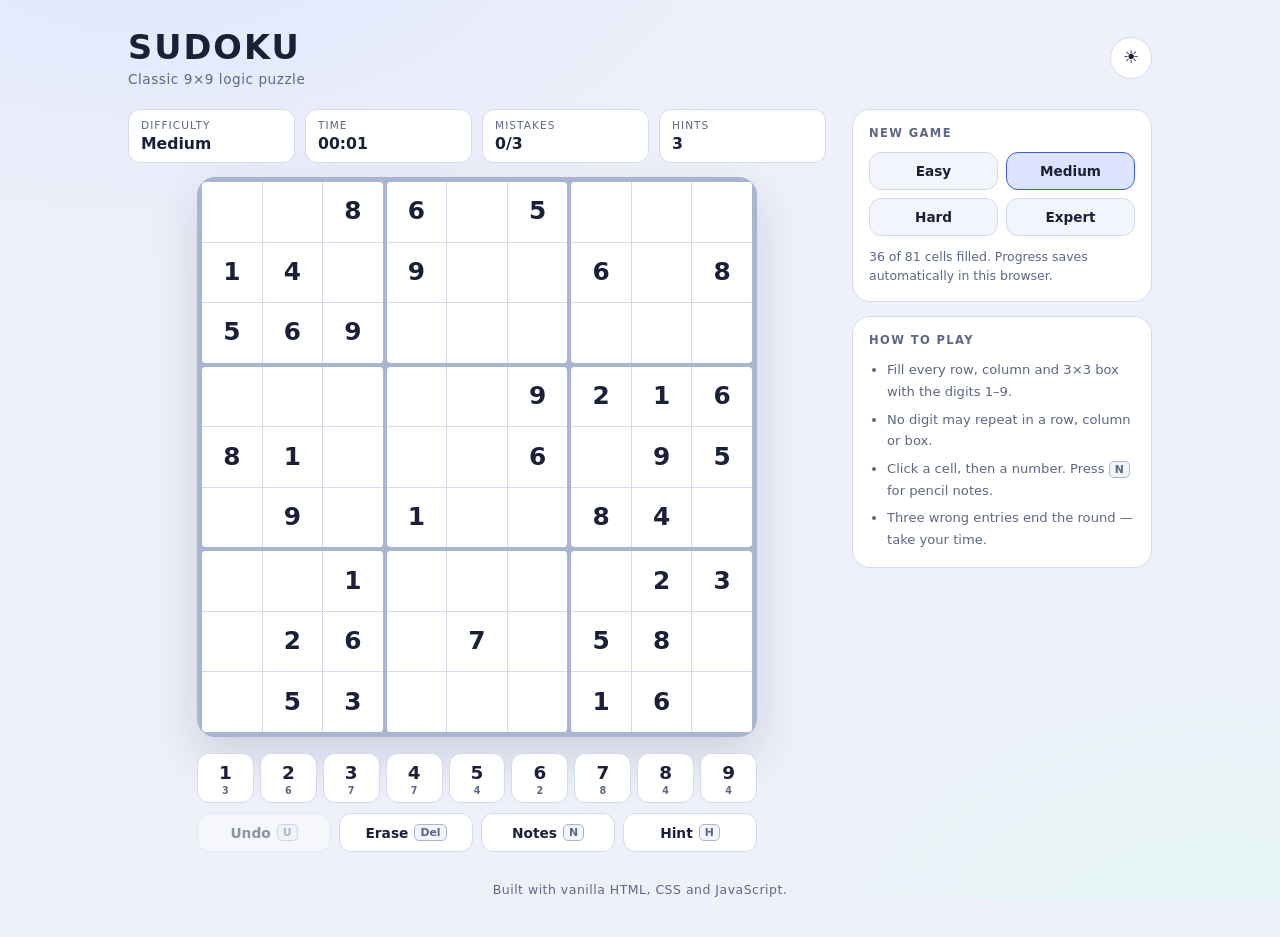
==== index.html @ c709c878 "Add Sudoku game: puzzle engine, UI, notes, hints and undo" ====
<!DOCTYPE html>
<html lang="en">
<head>
  <meta charset="UTF-8" />
  <meta name="viewport" content="width=device-width, initial-scale=1.0" />
  <title>Sudoku — a clean, modern puzzle game</title>
  <meta name="description" content="Play classic 9x9 Sudoku in your browser. Four difficulty levels, notes, hints, undo and a timer. No installs, no ads." />
  <meta name="theme-color" content="#0e1120" />
  <link rel="icon" href="data:image/svg+xml,%3Csvg xmlns='http://www.w3.org/2000/svg' viewBox='0 0 32 32'%3E%3Crect width='32' height='32' rx='7' fill='%236f8cff'/%3E%3Cg fill='%230e1120'%3E%3Crect x='6' y='6' width='6' height='6'/%3E%3Crect x='20' y='6' width='6' height='6'/%3E%3Crect x='13' y='13' width='6' height='6'/%3E%3Crect x='6' y='20' width='6' height='6'/%3E%3Crect x='20' y='20' width='6' height='6'/%3E%3C/g%3E%3C/svg%3E" />
  <link rel="stylesheet" href="assets/css/style.css" />
</head>
<body>
  <div class="app">
    <header class="app__header">
      <div class="app__brand">
        <h1 class="app__title">Sudoku</h1>
        <p class="app__subtitle">Classic 9&times;9 logic puzzle</p>
      </div>
      <button id="themeToggle" class="icon-btn" type="button" aria-label="Switch theme" title="Switch theme">
        <span id="themeIcon" aria-hidden="true">&#9789;</span>
      </button>
    </header>

    <main class="game">
      <section class="board-area" aria-label="Game">
        <div class="stats">
          <div class="stat">
            <span class="stat__label">Difficulty</span>
            <span class="stat__value" id="statDifficulty">Medium</span>
          </div>
          <div class="stat">
            <span class="stat__label">Time</span>
            <span class="stat__value" id="statTimer">00:00</span>
          </div>
          <div class="stat">
            <span class="stat__label">Mistakes</span>
            <span class="stat__value" id="statMistakes">0/3</span>
          </div>
          <div class="stat">
            <span class="stat__label">Hints</span>
            <span class="stat__value" id="statHints">3</span>
          </div>
        </div>

        <div class="board" id="board" role="grid" aria-label="Sudoku board"></div>

        <div class="pad" id="pad" aria-label="Number pad"></div>

        <div class="actions">
          <button class="btn" id="btnUndo" type="button">Undo <kbd>U</kbd></button>
          <button class="btn" id="btnErase" type="button">Erase <kbd>Del</kbd></button>
          <button class="btn" id="btnNotes" type="button" aria-pressed="false">Notes <kbd>N</kbd></button>
          <button class="btn" id="btnHint" type="button">Hint <kbd>H</kbd></button>
        </div>
      </section>

      <aside class="side">
        <section class="card">
          <h2 class="card__title">New game</h2>
          <div class="difficulties" id="difficulties"></div>
          <p class="card__note" id="progressNote">Pick a level to start a fresh puzzle.</p>
        </section>

        <section class="card">
          <h2 class="card__title">How to play</h2>
          <ul class="rules">
            <li>Fill every row, column and 3&times;3 box with the digits 1&ndash;9.</li>
            <li>No digit may repeat in a row, column or box.</li>
            <li>Click a cell, then a number. Press <kbd>N</kbd> for pencil notes.</li>
            <li>Three wrong entries end the round &mdash; take your time.</li>
          </ul>
        </section>
      </aside>
    </main>

    <footer class="app__footer">
      <span>Built with vanilla HTML, CSS and JavaScript.</span>
    </footer>
  </div>

  <div class="modal" id="modal" hidden>
    <div class="modal__card" role="dialog" aria-modal="true" aria-labelledby="modalTitle">
      <h2 class="modal__title" id="modalTitle">Title</h2>
      <p class="modal__text" id="modalText">Text</p>
      <div class="modal__actions">
        <button class="btn btn--primary" id="modalPrimary" type="button">Play again</button>
        <button class="btn" id="modalSecondary" type="button">Close</button>
      </div>
    </div>
  </div>

  <script type="module" src="assets/js/app.js"></script>
</body>
</html>
---- assets/css/style.css ----
/* ==========================================================================
   Sudoku — stylesheet
   A single dark/light theme driven by CSS custom properties.
   ========================================================================== */

:root {
  color-scheme: dark;

  --bg: #0e1120;
  --bg-glow-1: #1b2450;
  --bg-glow-2: #0d2b33;
  --surface: #161a2e;
  --surface-2: #1d2238;
  --line: #2a3150;
  --line-strong: #3b4570;

  --text: #e8ecff;
  --text-dim: #9aa3c7;

  --accent: #6f8cff;
  --accent-soft: #2a3566;
  --success: #45d39a;
  --error: #ff6b81;

  --cell-bg: #141830;
  --cell-peer: #1a2040;
  --cell-match: #222b52;
  --cell-selected: #2b3766;

  --given: #cdd5f5;
  --user: #7fa2ff;

  --radius-lg: 18px;
  --radius-md: 12px;
  --shadow: 0 24px 60px rgba(0, 0, 0, 0.45);
  --font: "Segoe UI", system-ui, -apple-system, "Helvetica Neue", Arial, sans-serif;
}

[data-theme="light"] {
  color-scheme: light;

  --bg: #eef1f9;
  --bg-glow-1: #dfe6ff;
  --bg-glow-2: #e3f6f4;
  --surface: #ffffff;
  --surface-2: #f3f5fc;
  --line: #d3daea;
  --line-strong: #aab5d2;

  --text: #1a2038;
  --text-dim: #5d6786;

  --accent: #3f5bd8;
  --accent-soft: #dde4ff;
  --success: #159a6b;
  --error: #d93a55;

  --cell-bg: #ffffff;
  --cell-peer: #eff3fe;
  --cell-match: #dde6ff;
  --cell-selected: #c9d7ff;

  --given: #1a2038;
  --user: #3f5bd8;

  --shadow: 0 20px 50px rgba(28, 40, 80, 0.16);
}

*,
*::before,
*::after {
  box-sizing: border-box;
}

html,
body {
  margin: 0;
  padding: 0;
}

body {
  min-height: 100vh;
  font-family: var(--font);
  color: var(--text);
  background:
    radial-gradient(1100px 600px at 12% -10%, var(--bg-glow-1) 0%, transparent 60%),
    radial-gradient(900px 700px at 95% 110%, var(--bg-glow-2) 0%, transparent 55%),
    var(--bg);
  background-attachment: fixed;
  -webkit-font-smoothing: antialiased;
  transition: background-color 0.3s ease, color 0.3s ease;
}

/* ---------- Layout ---------- */

.app {
  width: min(1060px, 100%);
  margin: 0 auto;
  padding: 28px 18px 40px;
}

.app__header {
  display: flex;
  align-items: center;
  justify-content: space-between;
  gap: 16px;
  margin-bottom: 22px;
}

.app__title {
  margin: 0;
  font-size: clamp(1.6rem, 4vw, 2.1rem);
  font-weight: 700;
  letter-spacing: 0.06em;
  text-transform: uppercase;
}

.app__subtitle {
  margin: 4px 0 0;
  color: var(--text-dim);
  font-size: 0.85rem;
  letter-spacing: 0.04em;
}

.game {
  display: grid;
  grid-template-columns: minmax(0, 1fr) 300px;
  gap: 26px;
  align-items: start;
}

.app__footer {
  margin-top: 30px;
  text-align: center;
  color: var(--text-dim);
  font-size: 0.78rem;
  letter-spacing: 0.04em;
}

/* ---------- Stats ---------- */

.stats {
  display: grid;
  grid-template-columns: repeat(4, minmax(0, 1fr));
  gap: 10px;
  margin-bottom: 14px;
}

.stat {
  display: flex;
  flex-direction: column;
  gap: 3px;
  padding: 9px 12px;
  background: var(--surface);
  border: 1px solid var(--line);
  border-radius: var(--radius-md);
}

.stat__label {
  font-size: 0.66rem;
  letter-spacing: 0.1em;
  text-transform: uppercase;
  color: var(--text-dim);
}

.stat__value {
  font-size: 0.98rem;
  font-weight: 700;
  font-variant-numeric: tabular-nums;
}

/* ---------- Board ---------- */

.board {
  display: grid;
  grid-template-columns: repeat(3, minmax(0, 1fr));
  gap: 4px;
  width: 100%;
  max-width: 560px;
  margin: 0 auto;
  padding: 4px;
  background: var(--line-strong);
  border: 1px solid var(--line-strong);
  border-radius: var(--radius-lg);
  box-shadow: var(--shadow);
  aspect-ratio: 1 / 1;
  user-select: none;
  touch-action: manipulation;
}

.box {
  display: grid;
  grid-template-columns: repeat(3, minmax(0, 1fr));
  grid-template-rows: repeat(3, minmax(0, 1fr));
  gap: 1px;
  background: var(--line);
  border-radius: 4px;
  overflow: hidden;
}

.cell {
  position: relative;
  display: flex;
  align-items: center;
  justify-content: center;
  margin: 0;
  padding: 0;
  border: 0;
  background: var(--cell-bg);
  color: var(--user);
  font-family: inherit;
  font-size: clamp(1rem, 4.2vw, 1.55rem);
  font-weight: 600;
  line-height: 1;
  cursor: pointer;
  transition: background-color 0.12s ease, color 0.12s ease;
}

.cell:hover {
  background: var(--cell-peer);
}

.cell:focus-visible {
  outline: 2px solid var(--accent);
  outline-offset: -2px;
}

.cell--given {
  color: var(--given);
  font-weight: 700;
}

.cell--peer {
  background: var(--cell-peer);
}

.cell--match {
  background: var(--cell-match);
}

.cell--selected {
  background: var(--cell-selected);
  box-shadow: inset 0 0 0 2px var(--accent);
}

.cell--error {
  color: var(--error);
  animation: shake 0.3s ease;
}

.cell--hint {
  color: var(--success);
}

.cell__notes {
  display: grid;
  grid-template-columns: repeat(3, 1fr);
  grid-template-rows: repeat(3, 1fr);
  width: 100%;
  height: 100%;
  padding: 2px;
  font-size: 0.42em;
  font-weight: 600;
  color: var(--text-dim);
}

.cell__notes span {
  display: flex;
  align-items: center;
  justify-content: center;
}

@keyframes shake {
  0%, 100% { transform: translateX(0); }
  25% { transform: translateX(-2px); }
  75% { transform: translateX(2px); }
}

/* ---------- Number pad ---------- */

.pad {
  display: grid;
  grid-template-columns: repeat(9, minmax(0, 1fr));
  gap: 6px;
  width: 100%;
  max-width: 560px;
  margin: 16px auto 0;
}

.pad__btn {
  position: relative;
  display: flex;
  flex-direction: column;
  align-items: center;
  justify-content: center;
  gap: 2px;
  padding: 8px 0 6px;
  border: 1px solid var(--line);
  border-radius: var(--radius-md);
  background: var(--surface);
  color: var(--text);
  font-family: inherit;
  font-size: clamp(0.95rem, 3.4vw, 1.15rem);
  font-weight: 700;
  cursor: pointer;
  transition: transform 0.1s ease, background-color 0.15s ease, border-color 0.15s ease;
}

.pad__btn:hover:not(:disabled) {
  background: var(--surface-2);
  border-color: var(--accent);
  transform: translateY(-1px);
}

.pad__btn:active:not(:disabled) {
  transform: translateY(0);
}

.pad__btn:disabled {
  opacity: 0.35;
  cursor: default;
}

.pad__count {
  font-size: 0.6rem;
  font-weight: 600;
  color: var(--text-dim);
}

/* ---------- Actions ---------- */

.actions {
  display: grid;
  grid-template-columns: repeat(4, minmax(0, 1fr));
  gap: 8px;
  width: 100%;
  max-width: 560px;
  margin: 10px auto 0;
}

.btn {
  display: inline-flex;
  align-items: center;
  justify-content: center;
  gap: 6px;
  padding: 10px 14px;
  border: 1px solid var(--line);
  border-radius: var(--radius-md);
  background: var(--surface);
  color: var(--text);
  font-family: inherit;
  font-size: 0.86rem;
  font-weight: 600;
  cursor: pointer;
  transition: background-color 0.15s ease, border-color 0.15s ease, color 0.15s ease;
}

.btn:hover:not(:disabled) {
  background: var(--surface-2);
  border-color: var(--accent);
}

.btn:disabled {
  opacity: 0.45;
  cursor: default;
}

.btn--primary {
  background: var(--accent);
  border-color: var(--accent);
  color: #0b0f1e;
}

.btn--primary:hover {
  filter: brightness(1.08);
  background: var(--accent);
  border-color: var(--accent);
}

.btn[aria-pressed="true"] {
  background: var(--accent-soft);
  border-color: var(--accent);
  color: var(--text);
}

kbd {
  padding: 1px 5px;
  border: 1px solid var(--line-strong);
  border-radius: 5px;
  background: var(--surface-2);
  color: var(--text-dim);
  font-family: inherit;
  font-size: 0.68rem;
  font-weight: 600;
}

.icon-btn {
  display: inline-flex;
  align-items: center;
  justify-content: center;
  width: 42px;
  height: 42px;
  border: 1px solid var(--line);
  border-radius: 50%;
  background: var(--surface);
  color: var(--text);
  font-size: 1.1rem;
  cursor: pointer;
  transition: background-color 0.15s ease, border-color 0.15s ease;
}

.icon-btn:hover {
  border-color: var(--accent);
  background: var(--surface-2);
}

/* ---------- Side panel ---------- */

.side {
  display: grid;
  gap: 14px;
}

.card {
  padding: 16px;
  background: var(--surface);
  border: 1px solid var(--line);
  border-radius: var(--radius-lg);
}

.card__title {
  margin: 0 0 12px;
  font-size: 0.72rem;
  font-weight: 700;
  letter-spacing: 0.12em;
  text-transform: uppercase;
  color: var(--text-dim);
}

.difficulties {
  display: grid;
  grid-template-columns: repeat(2, minmax(0, 1fr));
  gap: 8px;
}

.diff-btn {
  padding: 10px 8px;
  border: 1px solid var(--line);
  border-radius: var(--radius-md);
  background: var(--surface-2);
  color: var(--text);
  font-family: inherit;
  font-size: 0.85rem;
  font-weight: 600;
  cursor: pointer;
  transition: background-color 0.15s ease, border-color 0.15s ease;
}

.diff-btn:hover {
  border-color: var(--accent);
}

.diff-btn[aria-pressed="true"] {
  background: var(--accent-soft);
  border-color: var(--accent);
}

.card__note {
  margin: 12px 0 0;
  color: var(--text-dim);
  font-size: 0.78rem;
  line-height: 1.5;
}

.rules {
  margin: 0;
  padding-left: 18px;
  color: var(--text-dim);
  font-size: 0.82rem;
  line-height: 1.65;
}

.rules li + li {
  margin-top: 6px;
}

/* ---------- Modal ---------- */

.modal {
  position: fixed;
  inset: 0;
  display: flex;
  align-items: center;
  justify-content: center;
  padding: 20px;
  background: rgba(6, 9, 20, 0.66);
  backdrop-filter: blur(4px);
  z-index: 20;
}

.modal[hidden] {
  display: none;
}

.modal__card {
  width: min(400px, 100%);
  padding: 26px 24px;
  background: var(--surface);
  border: 1px solid var(--line-strong);
  border-radius: var(--radius-lg);
  box-shadow: var(--shadow);
  text-align: center;
  animation: pop 0.18s ease;
}

.modal__title {
  margin: 0 0 8px;
  font-size: 1.3rem;
}

.modal__text {
  margin: 0 0 20px;
  color: var(--text-dim);
  font-size: 0.9rem;
  line-height: 1.55;
}

.modal__actions {
  display: grid;
  grid-template-columns: 1fr 1fr;
  gap: 10px;
}

@keyframes pop {
  from { opacity: 0; transform: scale(0.96); }
  to { opacity: 1; transform: scale(1); }
}

/* ---------- Responsive ---------- */

@media (max-width: 880px) {
  .game {
    grid-template-columns: minmax(0, 1fr);
  }

  .side {
    order: 2;
  }

  .difficulties {
    grid-template-columns: repeat(4, minmax(0, 1fr));
  }
}

@media (max-width: 520px) {
  .app {
    padding: 18px 12px 28px;
  }

  .stats {
    gap: 7px;
  }

  .stat {
    padding: 7px 8px;
  }

  .stat__label {
    font-size: 0.58rem;
  }

  .stat__value {
    font-size: 0.85rem;
  }

  .actions {
    grid-template-columns: repeat(2, minmax(0, 1fr));
  }

  .difficulties {
    grid-template-columns: repeat(2, minmax(0, 1fr));
  }
}

@media (prefers-reduced-motion: reduce) {
  * {
    animation-duration: 0.001ms !important;
    transition-duration: 0.001ms !important;
  }
}
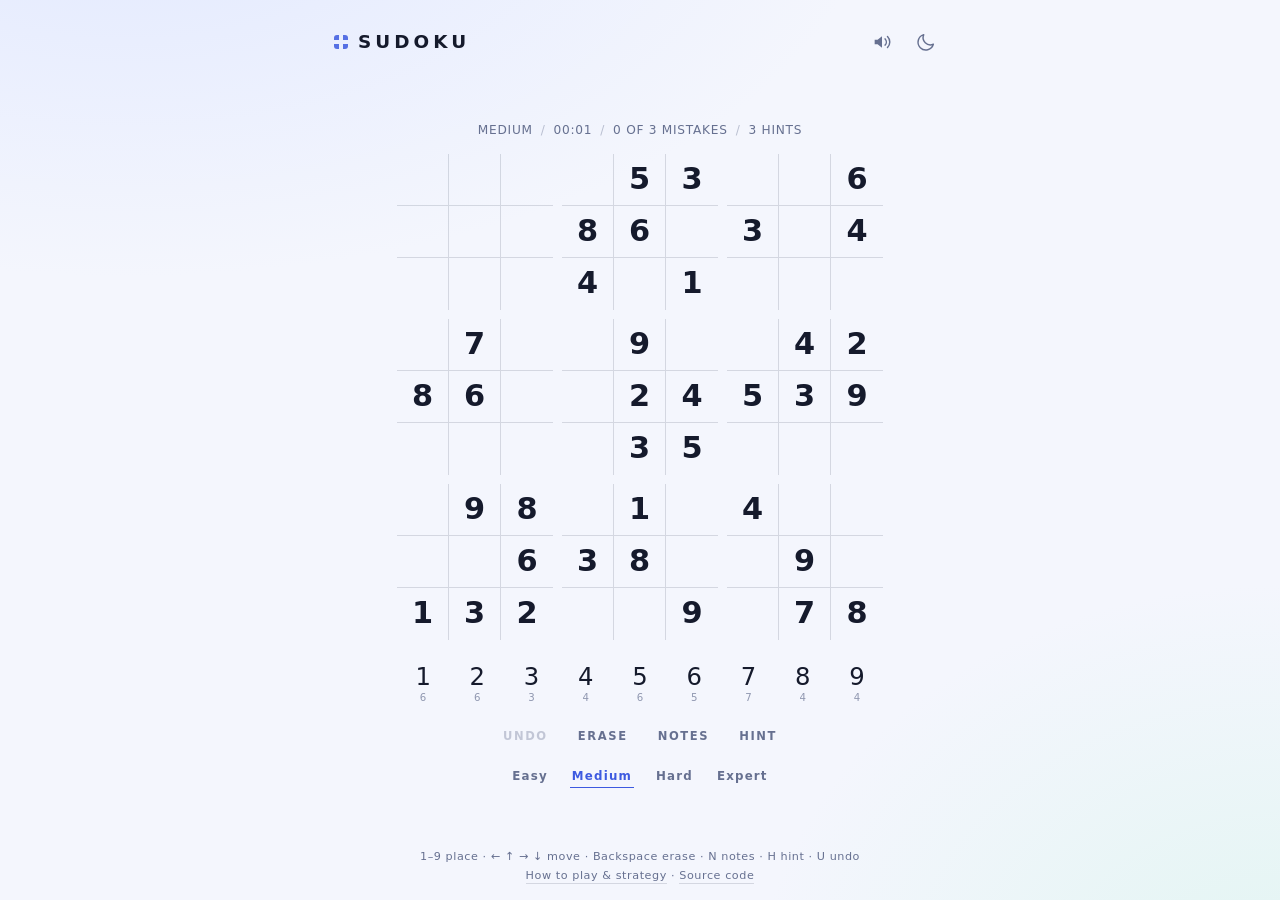
==== commit 2811d8ab: "Redesign as a full-screen layout, add sound effects and full SEO" ====
--- a/index.html
+++ b/index.html
@@ -1,80 +1,147 @@
 <!DOCTYPE html>
-<html lang="en">
+<html lang="en" data-theme="dark">
 <head>
   <meta charset="UTF-8" />
-  <meta name="viewport" content="width=device-width, initial-scale=1.0" />
-  <title>Sudoku — a clean, modern puzzle game</title>
-  <meta name="description" content="Play classic 9x9 Sudoku in your browser. Four difficulty levels, notes, hints, undo and a timer. No installs, no ads." />
-  <meta name="theme-color" content="#0e1120" />
-  <link rel="icon" href="data:image/svg+xml,%3Csvg xmlns='http://www.w3.org/2000/svg' viewBox='0 0 32 32'%3E%3Crect width='32' height='32' rx='7' fill='%236f8cff'/%3E%3Cg fill='%230e1120'%3E%3Crect x='6' y='6' width='6' height='6'/%3E%3Crect x='20' y='6' width='6' height='6'/%3E%3Crect x='13' y='13' width='6' height='6'/%3E%3Crect x='6' y='20' width='6' height='6'/%3E%3Crect x='20' y='20' width='6' height='6'/%3E%3C/g%3E%3C/svg%3E" />
+  <meta name="viewport" content="width=device-width, initial-scale=1, viewport-fit=cover" />
+
+  <title>Sudoku — Free Online Sudoku Game with Notes, Hints &amp; Sound</title>
+  <meta name="description" content="Play free online Sudoku in your browser. Four difficulty levels — Easy, Medium, Hard and Expert — with pencil notes, hints, undo, a timer, sound effects and dark mode. No sign-up, no ads, no downloads." />
+  <meta name="keywords" content="sudoku, play sudoku online, free sudoku game, sudoku puzzles, hard sudoku, expert sudoku, sudoku with notes, sudoku hints, daily sudoku, sudoku no ads" />
+  <meta name="author" content="Raj" />
+  <meta name="robots" content="index, follow, max-image-preview:large, max-snippet:-1" />
+  <meta name="theme-color" content="#0e1120" media="(prefers-color-scheme: dark)" />
+  <meta name="theme-color" content="#eef1f9" media="(prefers-color-scheme: light)" />
+  <meta name="color-scheme" content="dark light" />
+  <link rel="canonical" href="https://e0raj.github.io/sudoku/" />
+
+  <!-- Open Graph -->
+  <meta property="og:type" content="website" />
+  <meta property="og:site_name" content="Sudoku" />
+  <meta property="og:url" content="https://e0raj.github.io/sudoku/" />
+  <meta property="og:title" content="Sudoku — Free Online Sudoku Game with Notes, Hints &amp; Sound" />
+  <meta property="og:description" content="A clean, fast Sudoku game with four difficulty levels, pencil notes, hints, undo, sound effects and dark mode. Free, no sign-up, plays in any browser." />
+  <meta property="og:image" content="https://e0raj.github.io/sudoku/assets/img/og-image.png" />
+  <meta property="og:image:width" content="1200" />
+  <meta property="og:image:height" content="630" />
+  <meta property="og:image:alt" content="Sudoku game board on a dark background" />
+  <meta property="og:locale" content="en_IN" />
+
+  <!-- Twitter -->
+  <meta name="twitter:card" content="summary_large_image" />
+  <meta name="twitter:title" content="Sudoku — Free Online Sudoku Game" />
+  <meta name="twitter:description" content="Four difficulty levels, pencil notes, hints, undo, sound effects and dark mode. Free, in your browser." />
+  <meta name="twitter:image" content="https://e0raj.github.io/sudoku/assets/img/og-image.png" />
+  <meta name="twitter:image:alt" content="Sudoku game board on a dark background" />
+
+  <link rel="icon" type="image/svg+xml" href="assets/img/favicon.svg" />
+  <link rel="apple-touch-icon" href="assets/img/apple-touch-icon.png" />
+  <link rel="manifest" href="site.webmanifest" />
+  <link rel="preload" href="assets/css/style.css" as="style" />
   <link rel="stylesheet" href="assets/css/style.css" />
+
+  <script type="application/ld+json">
+  {
+    "@context": "https://schema.org",
+    "@graph": [
+      {
+        "@type": "WebSite",
+        "@id": "https://e0raj.github.io/sudoku/#website",
+        "url": "https://e0raj.github.io/sudoku/",
+        "name": "Sudoku",
+        "description": "A clean, fast Sudoku game that runs entirely in the browser.",
+        "inLanguage": "en"
+      },
+      {
+        "@type": "WebApplication",
+        "@id": "https://e0raj.github.io/sudoku/#app",
+        "name": "Sudoku",
+        "url": "https://e0raj.github.io/sudoku/",
+        "description": "Free online Sudoku with four difficulty levels, pencil notes, hints, undo, a timer and sound effects.",
+        "applicationCategory": "GameApplication",
+        "applicationSubCategory": "Puzzle game",
+        "operatingSystem": "Any modern web browser",
+        "browserRequirements": "Requires JavaScript",
+        "isAccessibleForFree": true,
+        "inLanguage": "en",
+        "image": "https://e0raj.github.io/sudoku/assets/img/og-image.png",
+        "offers": {
+          "@type": "Offer",
+          "price": "0",
+          "priceCurrency": "INR"
+        },
+        "author": {
+          "@type": "Person",
+          "name": "Raj",
+          "url": "https://github.com/e0raj"
+        },
+        "sameAs": ["https://github.com/e0raj/sudoku"]
+      }
+    ]
+  }
+  </script>
 </head>
 <body>
+  <a class="skip-link" href="#board">Skip to the board</a>
+
   <div class="app">
-    <header class="app__header">
-      <div class="app__brand">
-        <h1 class="app__title">Sudoku</h1>
-        <p class="app__subtitle">Classic 9&times;9 logic puzzle</p>
+    <header class="topbar">
+      <p class="brand">
+        <span class="brand__mark" aria-hidden="true"></span>
+        Sudoku
+      </p>
+
+      <div class="topbar__actions">
+        <button id="soundToggle" class="icon-btn" type="button" aria-pressed="true" aria-label="Sound effects on" title="Sound effects">
+          <svg class="icon" viewBox="0 0 24 24" aria-hidden="true" focusable="false">
+            <path class="icon__body" d="M4 9.5h3.2L12 5.6v12.8L7.2 14.5H4z" />
+            <path class="icon__wave" d="M15.4 8.6a5 5 0 0 1 0 6.8M18 6a8.5 8.5 0 0 1 0 12" />
+            <path class="icon__slash" d="M5 19 19 5" />
+          </svg>
+        </button>
+        <button id="themeToggle" class="icon-btn" type="button" aria-label="Switch to light theme" title="Switch theme">
+          <svg class="icon" viewBox="0 0 24 24" aria-hidden="true" focusable="false">
+            <path class="icon__sun" d="M12 4.5v-2M12 21.5v-2M4.5 12h-2M21.5 12h-2M6.7 6.7 5.3 5.3M18.7 18.7l-1.4-1.4M6.7 17.3l-1.4 1.4M18.7 5.3l-1.4 1.4" />
+            <circle class="icon__sun" cx="12" cy="12" r="3.6" />
+            <path class="icon__moon" d="M20 14.5A8 8 0 0 1 9.5 4a8.5 8.5 0 1 0 10.5 10.5z" />
+          </svg>
+        </button>
       </div>
-      <button id="themeToggle" class="icon-btn" type="button" aria-label="Switch theme" title="Switch theme">
-        <span id="themeIcon" aria-hidden="true">&#9789;</span>
-      </button>
     </header>
 
     <main class="game">
-      <section class="board-area" aria-label="Game">
-        <div class="stats">
-          <div class="stat">
-            <span class="stat__label">Difficulty</span>
-            <span class="stat__value" id="statDifficulty">Medium</span>
-          </div>
-          <div class="stat">
-            <span class="stat__label">Time</span>
-            <span class="stat__value" id="statTimer">00:00</span>
-          </div>
-          <div class="stat">
-            <span class="stat__label">Mistakes</span>
-            <span class="stat__value" id="statMistakes">0/3</span>
-          </div>
-          <div class="stat">
-            <span class="stat__label">Hints</span>
-            <span class="stat__value" id="statHints">3</span>
-          </div>
-        </div>
+      <h1 class="sr-only">Play Sudoku online</h1>
 
-        <div class="board" id="board" role="grid" aria-label="Sudoku board"></div>
+      <p class="statusline" aria-live="polite">
+        <span id="statDifficulty">Medium</span>
+        <span class="sep" aria-hidden="true">/</span>
+        <span id="statTimer" role="timer">00:00</span>
+        <span class="sep" aria-hidden="true">/</span>
+        <span id="statMistakes">0 of 3 mistakes</span>
+        <span class="sep" aria-hidden="true">/</span>
+        <span id="statHints">3 hints</span>
+      </p>
 
-        <div class="pad" id="pad" aria-label="Number pad"></div>
+      <div class="board" id="board" role="grid" aria-label="Sudoku board, 9 rows by 9 columns" tabindex="-1"></div>
 
-        <div class="actions">
-          <button class="btn" id="btnUndo" type="button">Undo <kbd>U</kbd></button>
-          <button class="btn" id="btnErase" type="button">Erase <kbd>Del</kbd></button>
-          <button class="btn" id="btnNotes" type="button" aria-pressed="false">Notes <kbd>N</kbd></button>
-          <button class="btn" id="btnHint" type="button">Hint <kbd>H</kbd></button>
-        </div>
-      </section>
+      <div class="pad" id="pad" role="group" aria-label="Number pad"></div>
 
-      <aside class="side">
-        <section class="card">
-          <h2 class="card__title">New game</h2>
-          <div class="difficulties" id="difficulties"></div>
-          <p class="card__note" id="progressNote">Pick a level to start a fresh puzzle.</p>
-        </section>
+      <div class="toolbar" role="group" aria-label="Game actions">
+        <button class="tool" id="btnUndo" type="button">Undo</button>
+        <button class="tool" id="btnErase" type="button">Erase</button>
+        <button class="tool" id="btnNotes" type="button" aria-pressed="false">Notes</button>
+        <button class="tool" id="btnHint" type="button">Hint</button>
+      </div>
 
-        <section class="card">
-          <h2 class="card__title">How to play</h2>
-          <ul class="rules">
-            <li>Fill every row, column and 3&times;3 box with the digits 1&ndash;9.</li>
-            <li>No digit may repeat in a row, column or box.</li>
-            <li>Click a cell, then a number. Press <kbd>N</kbd> for pencil notes.</li>
-            <li>Three wrong entries end the round &mdash; take your time.</li>
-          </ul>
-        </section>
-      </aside>
+      <nav class="levels" id="difficulties" aria-label="Choose a difficulty"></nav>
     </main>
 
-    <footer class="app__footer">
-      <span>Built with vanilla HTML, CSS and JavaScript.</span>
+    <footer class="footer">
+      <p class="footer__keys">1–9 place &middot; &larr; &uarr; &rarr; &darr; move &middot; Backspace erase &middot; N notes &middot; H hint &middot; U undo</p>
+      <p class="footer__links">
+        <a href="about.html">How to play &amp; strategy</a>
+        <span aria-hidden="true">&middot;</span>
+        <a href="https://github.com/e0raj/sudoku" rel="noopener">Source code</a>
+      </p>
     </footer>
   </div>
 
@@ -89,6 +156,10 @@
     </div>
   </div>
 
+  <noscript>
+    <p class="noscript">This Sudoku game needs JavaScript to generate puzzles and respond to your moves. Please enable JavaScript in your browser to play.</p>
+  </noscript>
+
   <script type="module" src="assets/js/app.js"></script>
 </body>
 </html>
--- a/assets/css/style.css
+++ b/assets/css/style.css
@@ -1,69 +1,68 @@
 /* ==========================================================================
    Sudoku — stylesheet
-   A single dark/light theme driven by CSS custom properties.
+   A flat, full-screen layout with no cards or panels. Colours come from
+   custom properties so the dark and light themes share one set of rules.
    ========================================================================== */
 
 :root {
   color-scheme: dark;
 
-  --bg: #0e1120;
-  --bg-glow-1: #1b2450;
-  --bg-glow-2: #0d2b33;
-  --surface: #161a2e;
-  --surface-2: #1d2238;
-  --line: #2a3150;
-  --line-strong: #3b4570;
-
-  --text: #e8ecff;
-  --text-dim: #9aa3c7;
-
-  --accent: #6f8cff;
-  --accent-soft: #2a3566;
-  --success: #45d39a;
-  --error: #ff6b81;
-
-  --cell-bg: #141830;
-  --cell-peer: #1a2040;
-  --cell-match: #222b52;
-  --cell-selected: #2b3766;
-
-  --given: #cdd5f5;
-  --user: #7fa2ff;
-
-  --radius-lg: 18px;
-  --radius-md: 12px;
-  --shadow: 0 24px 60px rgba(0, 0, 0, 0.45);
+  --bg: #0b0e1a;
+  --glow-1: #17204a;
+  --glow-2: #0c2a33;
+
+  --text: #eef1ff;
+  --text-dim: #8d96b8;
+
+  --accent: #7d97ff;
+  --success: #4ad9a4;
+  --error: #ff7089;
+
+  --line: rgba(255, 255, 255, 0.1);
+  --line-soft: rgba(255, 255, 255, 0.06);
+
+  --given: #dfe4ff;
+  --user: #8fa9ff;
+
+  --peer: rgba(125, 151, 255, 0.08);
+  --match: rgba(125, 151, 255, 0.16);
+  --selected: rgba(125, 151, 255, 0.28);
+
+  --surface: #151a2e;
+  --surface-line: rgba(255, 255, 255, 0.12);
+  --shadow: 0 30px 70px rgba(0, 0, 0, 0.5);
+
   --font: "Segoe UI", system-ui, -apple-system, "Helvetica Neue", Arial, sans-serif;
+  --board: min(92vw, 54vh, 520px);
 }
 
 [data-theme="light"] {
   color-scheme: light;
 
-  --bg: #eef1f9;
-  --bg-glow-1: #dfe6ff;
-  --bg-glow-2: #e3f6f4;
+  --bg: #f4f6fd;
+  --glow-1: #e2e9ff;
+  --glow-2: #e2f5f2;
+
+  --text: #151a2c;
+  --text-dim: #667090;
+
+  --accent: #3d5ae0;
+  --success: #10855f;
+  --error: #cf3453;
+
+  --line: rgba(20, 30, 60, 0.14);
+  --line-soft: rgba(20, 30, 60, 0.08);
+
+  --given: #151a2c;
+  --user: #3d5ae0;
+
+  --peer: rgba(61, 90, 224, 0.07);
+  --match: rgba(61, 90, 224, 0.14);
+  --selected: rgba(61, 90, 224, 0.22);
+
   --surface: #ffffff;
-  --surface-2: #f3f5fc;
-  --line: #d3daea;
-  --line-strong: #aab5d2;
-
-  --text: #1a2038;
-  --text-dim: #5d6786;
-
-  --accent: #3f5bd8;
-  --accent-soft: #dde4ff;
-  --success: #159a6b;
-  --error: #d93a55;
-
-  --cell-bg: #ffffff;
-  --cell-peer: #eff3fe;
-  --cell-match: #dde6ff;
-  --cell-selected: #c9d7ff;
-
-  --given: #1a2038;
-  --user: #3f5bd8;
-
-  --shadow: 0 20px 50px rgba(28, 40, 80, 0.16);
+  --surface-line: rgba(20, 30, 60, 0.12);
+  --shadow: 0 24px 60px rgba(25, 38, 80, 0.18);
 }
 
 *,
@@ -79,94 +78,196 @@
 }
 
 body {
-  min-height: 100vh;
+  min-height: 100dvh;
   font-family: var(--font);
   color: var(--text);
   background:
-    radial-gradient(1100px 600px at 12% -10%, var(--bg-glow-1) 0%, transparent 60%),
-    radial-gradient(900px 700px at 95% 110%, var(--bg-glow-2) 0%, transparent 55%),
+    radial-gradient(1200px 620px at 10% -12%, var(--glow-1) 0%, transparent 62%),
+    radial-gradient(900px 700px at 100% 110%, var(--glow-2) 0%, transparent 58%),
     var(--bg);
   background-attachment: fixed;
   -webkit-font-smoothing: antialiased;
+  -webkit-tap-highlight-color: transparent;
   transition: background-color 0.3s ease, color 0.3s ease;
 }
 
-/* ---------- Layout ---------- */
+.sr-only {
+  position: absolute;
+  width: 1px;
+  height: 1px;
+  margin: -1px;
+  padding: 0;
+  overflow: hidden;
+  clip: rect(0 0 0 0);
+  white-space: nowrap;
+  border: 0;
+}
+
+.skip-link {
+  position: absolute;
+  top: -60px;
+  left: 16px;
+  padding: 10px 16px;
+  border-radius: 10px;
+  background: var(--accent);
+  color: #0b0e1a;
+  font-size: 0.85rem;
+  font-weight: 600;
+  text-decoration: none;
+  transition: top 0.2s ease;
+  z-index: 30;
+}
+
+.skip-link:focus {
+  top: 12px;
+}
+
+/* ---------- Shell ---------- */
 
 .app {
-  width: min(1060px, 100%);
+  display: flex;
+  flex-direction: column;
+  gap: clamp(10px, 2vh, 22px);
+  width: min(660px, 100%);
+  min-height: 100dvh;
   margin: 0 auto;
-  padding: 28px 18px 40px;
-}
-
-.app__header {
+  padding: clamp(14px, 2.4vh, 26px) clamp(14px, 4vw, 24px) clamp(12px, 2vh, 20px);
+}
+
+.topbar {
   display: flex;
   align-items: center;
   justify-content: space-between;
-  gap: 16px;
-  margin-bottom: 22px;
-}
-
-.app__title {
+  gap: 12px;
+}
+
+.brand {
+  display: flex;
+  align-items: center;
+  gap: 10px;
   margin: 0;
-  font-size: clamp(1.6rem, 4vw, 2.1rem);
+  font-size: clamp(1rem, 2.6vw, 1.15rem);
   font-weight: 700;
+  letter-spacing: 0.22em;
+  text-transform: uppercase;
+}
+
+.brand__mark {
+  width: 14px;
+  height: 14px;
+  border-radius: 3px;
+  background:
+    linear-gradient(var(--accent), var(--accent)) 0 0 / 5px 5px no-repeat,
+    linear-gradient(var(--accent), var(--accent)) 100% 0 / 5px 5px no-repeat,
+    linear-gradient(var(--accent), var(--accent)) 0 100% / 5px 5px no-repeat,
+    linear-gradient(var(--accent), var(--accent)) 100% 100% / 5px 5px no-repeat;
+  opacity: 0.85;
+}
+
+.topbar__actions {
+  display: flex;
+  align-items: center;
+  gap: 4px;
+}
+
+.icon-btn {
+  display: inline-flex;
+  align-items: center;
+  justify-content: center;
+  width: 40px;
+  height: 40px;
+  padding: 0;
+  border: 0;
+  border-radius: 10px;
+  background: transparent;
+  color: var(--text-dim);
+  cursor: pointer;
+  transition: color 0.15s ease, background-color 0.15s ease;
+}
+
+.icon-btn:hover,
+.icon-btn:focus-visible {
+  color: var(--text);
+  background: var(--line-soft);
+}
+
+.icon-btn:focus-visible {
+  outline: 2px solid var(--accent);
+  outline-offset: 2px;
+}
+
+.icon {
+  width: 22px;
+  height: 22px;
+  fill: none;
+  stroke: currentColor;
+  stroke-width: 1.6;
+  stroke-linecap: round;
+  stroke-linejoin: round;
+}
+
+.icon__body {
+  fill: currentColor;
+  stroke: none;
+}
+
+.icon__wave {
+  fill: none;
+  stroke: currentColor;
+}
+
+.icon__slash {
+  display: none;
+  fill: none;
+  stroke: currentColor;
+  stroke-width: 1.8;
+}
+
+.icon__moon {
+  display: none;
+}
+
+[data-theme="light"] .icon__sun {
+  display: none;
+}
+
+[data-theme="light"] .icon__moon {
+  display: inline;
+}
+
+#soundToggle[aria-pressed="false"] .icon__wave {
+  display: none;
+}
+
+#soundToggle[aria-pressed="false"] .icon__slash {
+  display: inline;
+}
+
+/* ---------- Game column ---------- */
+
+.game {
+  display: flex;
+  flex: 1;
+  flex-direction: column;
+  align-items: center;
+  justify-content: center;
+  gap: clamp(10px, 1.8vh, 18px);
+}
+
+.statusline {
+  display: flex;
+  align-items: center;
+  gap: 8px;
+  margin: 0;
+  color: var(--text-dim);
+  font-size: 0.76rem;
+  font-variant-numeric: tabular-nums;
   letter-spacing: 0.06em;
   text-transform: uppercase;
 }
 
-.app__subtitle {
-  margin: 4px 0 0;
-  color: var(--text-dim);
-  font-size: 0.85rem;
-  letter-spacing: 0.04em;
-}
-
-.game {
-  display: grid;
-  grid-template-columns: minmax(0, 1fr) 300px;
-  gap: 26px;
-  align-items: start;
-}
-
-.app__footer {
-  margin-top: 30px;
-  text-align: center;
-  color: var(--text-dim);
-  font-size: 0.78rem;
-  letter-spacing: 0.04em;
-}
-
-/* ---------- Stats ---------- */
-
-.stats {
-  display: grid;
-  grid-template-columns: repeat(4, minmax(0, 1fr));
-  gap: 10px;
-  margin-bottom: 14px;
-}
-
-.stat {
-  display: flex;
-  flex-direction: column;
-  gap: 3px;
-  padding: 9px 12px;
-  background: var(--surface);
-  border: 1px solid var(--line);
-  border-radius: var(--radius-md);
-}
-
-.stat__label {
-  font-size: 0.66rem;
-  letter-spacing: 0.1em;
-  text-transform: uppercase;
-  color: var(--text-dim);
-}
-
-.stat__value {
-  font-size: 0.98rem;
-  font-weight: 700;
-  font-variant-numeric: tabular-nums;
+.sep {
+  opacity: 0.4;
 }
 
 /* ---------- Board ---------- */
@@ -174,50 +275,51 @@
 .board {
   display: grid;
   grid-template-columns: repeat(3, minmax(0, 1fr));
-  gap: 4px;
-  width: 100%;
-  max-width: 560px;
-  margin: 0 auto;
-  padding: 4px;
-  background: var(--line-strong);
-  border: 1px solid var(--line-strong);
-  border-radius: var(--radius-lg);
-  box-shadow: var(--shadow);
-  aspect-ratio: 1 / 1;
+  gap: 9px;
+  width: var(--board);
+  height: var(--board);
   user-select: none;
   touch-action: manipulation;
 }
 
+/* Boxes are transparent: only the thin cell rules and the wider gaps
+   between boxes give the grid its shape. */
 .box {
   display: grid;
   grid-template-columns: repeat(3, minmax(0, 1fr));
   grid-template-rows: repeat(3, minmax(0, 1fr));
-  gap: 1px;
-  background: var(--line);
-  border-radius: 4px;
-  overflow: hidden;
+  gap: 0;
 }
 
 .cell {
-  position: relative;
   display: flex;
   align-items: center;
   justify-content: center;
   margin: 0;
   padding: 0;
   border: 0;
-  background: var(--cell-bg);
+  border-right: 1px solid var(--line);
+  border-bottom: 1px solid var(--line);
+  background: transparent;
   color: var(--user);
   font-family: inherit;
-  font-size: clamp(1rem, 4.2vw, 1.55rem);
-  font-weight: 600;
+  font-size: calc(var(--board) / 16);
+  font-weight: 500;
   line-height: 1;
   cursor: pointer;
   transition: background-color 0.12s ease, color 0.12s ease;
 }
 
+.box .cell:nth-child(3n) {
+  border-right: 0;
+}
+
+.box .cell:nth-child(n + 7) {
+  border-bottom: 0;
+}
+
 .cell:hover {
-  background: var(--cell-peer);
+  background: var(--peer);
 }
 
 .cell:focus-visible {
@@ -227,19 +329,19 @@
 
 .cell--given {
   color: var(--given);
-  font-weight: 700;
+  font-weight: 600;
 }
 
 .cell--peer {
-  background: var(--cell-peer);
+  background: var(--peer);
 }
 
 .cell--match {
-  background: var(--cell-match);
+  background: var(--match);
 }
 
 .cell--selected {
-  background: var(--cell-selected);
+  background: var(--selected);
   box-shadow: inset 0 0 0 2px var(--accent);
 }
 
@@ -259,9 +361,9 @@
   width: 100%;
   height: 100%;
   padding: 2px;
-  font-size: 0.42em;
+  color: var(--text-dim);
+  font-size: 0.36em;
   font-weight: 600;
-  color: var(--text-dim);
 }
 
 .cell__notes span {
@@ -281,304 +383,274 @@
 .pad {
   display: grid;
   grid-template-columns: repeat(9, minmax(0, 1fr));
-  gap: 6px;
-  width: 100%;
-  max-width: 560px;
-  margin: 16px auto 0;
+  gap: 2px;
+  width: var(--board);
 }
 
 .pad__btn {
-  position: relative;
   display: flex;
   flex-direction: column;
   align-items: center;
+  gap: 1px;
+  padding: 6px 0 4px;
+  border: 0;
+  border-radius: 8px;
+  background: transparent;
+  color: var(--text);
+  font-family: inherit;
+  font-size: calc(var(--board) / 20);
+  font-weight: 500;
+  cursor: pointer;
+  transition: color 0.14s ease, background-color 0.14s ease;
+}
+
+.pad__btn:hover:not(:disabled) {
+  color: var(--accent);
+  background: var(--peer);
+}
+
+.pad__btn:focus-visible {
+  outline: 2px solid var(--accent);
+  outline-offset: -2px;
+}
+
+.pad__btn:disabled {
+  color: var(--text-dim);
+  opacity: 0.3;
+  cursor: default;
+}
+
+.pad__count {
+  color: var(--text-dim);
+  font-size: 0.42em;
+  font-weight: 500;
+  opacity: 0.7;
+}
+
+/* ---------- Toolbar ---------- */
+
+.toolbar {
+  display: flex;
+  align-items: center;
   justify-content: center;
-  gap: 2px;
-  padding: 8px 0 6px;
-  border: 1px solid var(--line);
-  border-radius: var(--radius-md);
-  background: var(--surface);
-  color: var(--text);
+  gap: clamp(10px, 3vw, 26px);
+}
+
+.tool {
+  padding: 6px 2px;
+  border: 0;
+  background: transparent;
+  color: var(--text-dim);
   font-family: inherit;
-  font-size: clamp(0.95rem, 3.4vw, 1.15rem);
-  font-weight: 700;
+  font-size: 0.72rem;
+  font-weight: 600;
+  letter-spacing: 0.14em;
+  text-transform: uppercase;
   cursor: pointer;
-  transition: transform 0.1s ease, background-color 0.15s ease, border-color 0.15s ease;
-}
-
-.pad__btn:hover:not(:disabled) {
-  background: var(--surface-2);
-  border-color: var(--accent);
-  transform: translateY(-1px);
-}
-
-.pad__btn:active:not(:disabled) {
-  transform: translateY(0);
-}
-
-.pad__btn:disabled {
+  transition: color 0.15s ease;
+}
+
+.tool:hover:not(:disabled) {
+  color: var(--text);
+}
+
+.tool:focus-visible {
+  outline: 2px solid var(--accent);
+  outline-offset: 3px;
+  border-radius: 4px;
+}
+
+.tool[aria-pressed="true"] {
+  color: var(--accent);
+}
+
+.tool:disabled {
   opacity: 0.35;
   cursor: default;
 }
 
-.pad__count {
-  font-size: 0.6rem;
+/* ---------- Difficulty ---------- */
+
+.levels {
+  display: flex;
+  align-items: center;
+  justify-content: center;
+  gap: clamp(8px, 2.6vw, 20px);
+}
+
+.level {
+  padding: 4px 2px;
+  border: 0;
+  border-bottom: 1px solid transparent;
+  background: transparent;
+  color: var(--text-dim);
+  font-family: inherit;
+  font-size: 0.74rem;
   font-weight: 600;
-  color: var(--text-dim);
-}
-
-/* ---------- Actions ---------- */
-
-.actions {
+  letter-spacing: 0.1em;
+  cursor: pointer;
+  transition: color 0.15s ease, border-color 0.15s ease;
+}
+
+.level:hover {
+  color: var(--text);
+}
+
+.level:focus-visible {
+  outline: 2px solid var(--accent);
+  outline-offset: 3px;
+  border-radius: 4px;
+}
+
+.level[aria-pressed="true"] {
+  color: var(--accent);
+  border-bottom-color: var(--accent);
+}
+
+/* ---------- Footer ---------- */
+
+.footer {
+  display: flex;
+  flex-direction: column;
+  align-items: center;
+  gap: 6px;
+  color: var(--text-dim);
+  font-size: 0.7rem;
+  letter-spacing: 0.05em;
+  text-align: center;
+}
+
+.footer__keys,
+.footer__links {
+  margin: 0;
+}
+
+.footer__links a {
+  color: var(--text-dim);
+  text-decoration: none;
+  border-bottom: 1px solid var(--line);
+  padding-bottom: 1px;
+}
+
+.footer__links a:hover {
+  color: var(--text);
+  border-bottom-color: var(--accent);
+}
+
+/* ---------- Modal ---------- */
+
+.modal {
+  position: fixed;
+  inset: 0;
+  display: flex;
+  align-items: center;
+  justify-content: center;
+  padding: 20px;
+  background: rgba(5, 8, 18, 0.7);
+  backdrop-filter: blur(6px);
+  z-index: 20;
+}
+
+.modal[hidden] {
+  display: none;
+}
+
+.modal__card {
+  width: min(380px, 100%);
+  padding: 28px 24px 22px;
+  border: 1px solid var(--surface-line);
+  border-radius: 18px;
+  background: var(--surface);
+  box-shadow: var(--shadow);
+  text-align: center;
+  animation: pop 0.18s ease;
+}
+
+.modal__title {
+  margin: 0 0 8px;
+  font-size: 1.25rem;
+  letter-spacing: 0.01em;
+}
+
+.modal__text {
+  margin: 0 0 20px;
+  color: var(--text-dim);
+  font-size: 0.88rem;
+  line-height: 1.6;
+}
+
+.modal__actions {
   display: grid;
-  grid-template-columns: repeat(4, minmax(0, 1fr));
-  gap: 8px;
-  width: 100%;
-  max-width: 560px;
-  margin: 10px auto 0;
+  grid-template-columns: 1fr 1fr;
+  gap: 10px;
 }
 
 .btn {
-  display: inline-flex;
-  align-items: center;
-  justify-content: center;
-  gap: 6px;
-  padding: 10px 14px;
-  border: 1px solid var(--line);
-  border-radius: var(--radius-md);
-  background: var(--surface);
-  color: var(--text);
-  font-family: inherit;
-  font-size: 0.86rem;
-  font-weight: 600;
-  cursor: pointer;
-  transition: background-color 0.15s ease, border-color 0.15s ease, color 0.15s ease;
-}
-
-.btn:hover:not(:disabled) {
-  background: var(--surface-2);
-  border-color: var(--accent);
-}
-
-.btn:disabled {
-  opacity: 0.45;
-  cursor: default;
-}
-
-.btn--primary {
-  background: var(--accent);
-  border-color: var(--accent);
-  color: #0b0f1e;
-}
-
-.btn--primary:hover {
-  filter: brightness(1.08);
-  background: var(--accent);
-  border-color: var(--accent);
-}
-
-.btn[aria-pressed="true"] {
-  background: var(--accent-soft);
-  border-color: var(--accent);
-  color: var(--text);
-}
-
-kbd {
-  padding: 1px 5px;
-  border: 1px solid var(--line-strong);
-  border-radius: 5px;
-  background: var(--surface-2);
-  color: var(--text-dim);
-  font-family: inherit;
-  font-size: 0.68rem;
-  font-weight: 600;
-}
-
-.icon-btn {
-  display: inline-flex;
-  align-items: center;
-  justify-content: center;
-  width: 42px;
-  height: 42px;
-  border: 1px solid var(--line);
-  border-radius: 50%;
-  background: var(--surface);
-  color: var(--text);
-  font-size: 1.1rem;
-  cursor: pointer;
-  transition: background-color 0.15s ease, border-color 0.15s ease;
-}
-
-.icon-btn:hover {
-  border-color: var(--accent);
-  background: var(--surface-2);
-}
-
-/* ---------- Side panel ---------- */
-
-.side {
-  display: grid;
-  gap: 14px;
-}
-
-.card {
-  padding: 16px;
-  background: var(--surface);
-  border: 1px solid var(--line);
-  border-radius: var(--radius-lg);
-}
-
-.card__title {
-  margin: 0 0 12px;
-  font-size: 0.72rem;
-  font-weight: 700;
-  letter-spacing: 0.12em;
-  text-transform: uppercase;
-  color: var(--text-dim);
-}
-
-.difficulties {
-  display: grid;
-  grid-template-columns: repeat(2, minmax(0, 1fr));
-  gap: 8px;
-}
-
-.diff-btn {
-  padding: 10px 8px;
-  border: 1px solid var(--line);
-  border-radius: var(--radius-md);
-  background: var(--surface-2);
+  padding: 11px 14px;
+  border: 1px solid var(--surface-line);
+  border-radius: 11px;
+  background: transparent;
   color: var(--text);
   font-family: inherit;
   font-size: 0.85rem;
   font-weight: 600;
   cursor: pointer;
-  transition: background-color 0.15s ease, border-color 0.15s ease;
-}
-
-.diff-btn:hover {
+  transition: border-color 0.15s ease, background-color 0.15s ease;
+}
+
+.btn:hover {
   border-color: var(--accent);
 }
 
-.diff-btn[aria-pressed="true"] {
-  background: var(--accent-soft);
+.btn--primary {
   border-color: var(--accent);
-}
-
-.card__note {
-  margin: 12px 0 0;
-  color: var(--text-dim);
-  font-size: 0.78rem;
-  line-height: 1.5;
-}
-
-.rules {
-  margin: 0;
-  padding-left: 18px;
-  color: var(--text-dim);
-  font-size: 0.82rem;
-  line-height: 1.65;
-}
-
-.rules li + li {
-  margin-top: 6px;
-}
-
-/* ---------- Modal ---------- */
-
-.modal {
-  position: fixed;
-  inset: 0;
-  display: flex;
-  align-items: center;
-  justify-content: center;
-  padding: 20px;
-  background: rgba(6, 9, 20, 0.66);
-  backdrop-filter: blur(4px);
-  z-index: 20;
-}
-
-.modal[hidden] {
-  display: none;
-}
-
-.modal__card {
-  width: min(400px, 100%);
-  padding: 26px 24px;
-  background: var(--surface);
-  border: 1px solid var(--line-strong);
-  border-radius: var(--radius-lg);
-  box-shadow: var(--shadow);
+  background: var(--accent);
+  color: #0b0e1a;
+}
+
+.btn--primary:hover {
+  filter: brightness(1.08);
+}
+
+.btn:focus-visible {
+  outline: 2px solid var(--accent);
+  outline-offset: 2px;
+}
+
+@keyframes pop {
+  from { opacity: 0; transform: scale(0.97); }
+  to { opacity: 1; transform: scale(1); }
+}
+
+.noscript {
+  margin: 0 auto;
+  max-width: 520px;
+  padding: 24px;
+  color: var(--text-dim);
+  font-size: 0.9rem;
+  line-height: 1.6;
   text-align: center;
-  animation: pop 0.18s ease;
-}
-
-.modal__title {
-  margin: 0 0 8px;
-  font-size: 1.3rem;
-}
-
-.modal__text {
-  margin: 0 0 20px;
-  color: var(--text-dim);
-  font-size: 0.9rem;
-  line-height: 1.55;
-}
-
-.modal__actions {
-  display: grid;
-  grid-template-columns: 1fr 1fr;
-  gap: 10px;
-}
-
-@keyframes pop {
-  from { opacity: 0; transform: scale(0.96); }
-  to { opacity: 1; transform: scale(1); }
 }
 
 /* ---------- Responsive ---------- */
 
-@media (max-width: 880px) {
-  .game {
-    grid-template-columns: minmax(0, 1fr);
+@media (max-width: 560px) {
+  :root {
+    --board: min(94vw, 50vh, 460px);
   }
 
-  .side {
-    order: 2;
+  .footer__keys {
+    display: none;
   }
-
-  .difficulties {
-    grid-template-columns: repeat(4, minmax(0, 1fr));
+}
+
+@media (max-height: 700px) {
+  :root {
+    --board: min(92vw, 48vh, 420px);
   }
-}
-
-@media (max-width: 520px) {
-  .app {
-    padding: 18px 12px 28px;
-  }
-
-  .stats {
-    gap: 7px;
-  }
-
-  .stat {
-    padding: 7px 8px;
-  }
-
-  .stat__label {
-    font-size: 0.58rem;
-  }
-
-  .stat__value {
-    font-size: 0.85rem;
-  }
-
-  .actions {
-    grid-template-columns: repeat(2, minmax(0, 1fr));
-  }
-
-  .difficulties {
-    grid-template-columns: repeat(2, minmax(0, 1fr));
+
+  .footer__keys {
+    display: none;
   }
 }
 
@@ -588,3 +660,84 @@
     transition-duration: 0.001ms !important;
   }
 }
+
+/* ---------- Article page ---------- */
+
+.app--page {
+  max-width: 760px;
+}
+
+.brand__link {
+  color: inherit;
+  text-decoration: none;
+}
+
+.tool {
+  text-decoration: none;
+}
+
+.page {
+  flex: 1;
+  padding: clamp(8px, 2vh, 24px) 0 28px;
+}
+
+.prose {
+  color: var(--text);
+  font-size: 0.95rem;
+  line-height: 1.75;
+}
+
+.prose h1 {
+  margin: 0 0 14px;
+  font-size: clamp(1.5rem, 4vw, 2rem);
+  letter-spacing: -0.01em;
+}
+
+.prose .lede {
+  color: var(--text-dim);
+  font-size: 1.02rem;
+}
+
+.prose h2 {
+  margin: 34px 0 10px;
+  font-size: 1.06rem;
+  letter-spacing: 0.01em;
+}
+
+.prose h3 {
+  margin: 20px 0 6px;
+  font-size: 0.92rem;
+  font-weight: 600;
+  color: var(--accent);
+}
+
+.prose p {
+  margin: 0 0 12px;
+  color: var(--text-dim);
+}
+
+.prose strong {
+  color: var(--text);
+  font-weight: 600;
+}
+
+.prose ol {
+  margin: 0 0 12px;
+  padding-left: 20px;
+  color: var(--text-dim);
+  line-height: 1.9;
+}
+
+.prose a {
+  color: var(--accent);
+  text-decoration: none;
+  border-bottom: 1px solid var(--line);
+}
+
+.prose a:hover {
+  border-bottom-color: var(--accent);
+}
+
+.prose__back {
+  margin-top: 30px;
+}
--- a/assets/css/style.css
+++ b/assets/css/style.css
@@ -1,69 +1,68 @@
 /* ==========================================================================
    Sudoku — stylesheet
-   A single dark/light theme driven by CSS custom properties.
+   A flat, full-screen layout with no cards or panels. Colours come from
+   custom properties so the dark and light themes share one set of rules.
    ========================================================================== */
 
 :root {
   color-scheme: dark;
 
-  --bg: #0e1120;
-  --bg-glow-1: #1b2450;
-  --bg-glow-2: #0d2b33;
-  --surface: #161a2e;
-  --surface-2: #1d2238;
-  --line: #2a3150;
-  --line-strong: #3b4570;
-
-  --text: #e8ecff;
-  --text-dim: #9aa3c7;
-
-  --accent: #6f8cff;
-  --accent-soft: #2a3566;
-  --success: #45d39a;
-  --error: #ff6b81;
-
-  --cell-bg: #141830;
-  --cell-peer: #1a2040;
-  --cell-match: #222b52;
-  --cell-selected: #2b3766;
-
-  --given: #cdd5f5;
-  --user: #7fa2ff;
-
-  --radius-lg: 18px;
-  --radius-md: 12px;
-  --shadow: 0 24px 60px rgba(0, 0, 0, 0.45);
+  --bg: #0b0e1a;
+  --glow-1: #17204a;
+  --glow-2: #0c2a33;
+
+  --text: #eef1ff;
+  --text-dim: #8d96b8;
+
+  --accent: #7d97ff;
+  --success: #4ad9a4;
+  --error: #ff7089;
+
+  --line: rgba(255, 255, 255, 0.1);
+  --line-soft: rgba(255, 255, 255, 0.06);
+
+  --given: #dfe4ff;
+  --user: #8fa9ff;
+
+  --peer: rgba(125, 151, 255, 0.08);
+  --match: rgba(125, 151, 255, 0.16);
+  --selected: rgba(125, 151, 255, 0.28);
+
+  --surface: #151a2e;
+  --surface-line: rgba(255, 255, 255, 0.12);
+  --shadow: 0 30px 70px rgba(0, 0, 0, 0.5);
+
   --font: "Segoe UI", system-ui, -apple-system, "Helvetica Neue", Arial, sans-serif;
+  --board: min(92vw, 54vh, 520px);
 }
 
 [data-theme="light"] {
   color-scheme: light;
 
-  --bg: #eef1f9;
-  --bg-glow-1: #dfe6ff;
-  --bg-glow-2: #e3f6f4;
+  --bg: #f4f6fd;
+  --glow-1: #e2e9ff;
+  --glow-2: #e2f5f2;
+
+  --text: #151a2c;
+  --text-dim: #667090;
+
+  --accent: #3d5ae0;
+  --success: #10855f;
+  --error: #cf3453;
+
+  --line: rgba(20, 30, 60, 0.14);
+  --line-soft: rgba(20, 30, 60, 0.08);
+
+  --given: #151a2c;
+  --user: #3d5ae0;
+
+  --peer: rgba(61, 90, 224, 0.07);
+  --match: rgba(61, 90, 224, 0.14);
+  --selected: rgba(61, 90, 224, 0.22);
+
   --surface: #ffffff;
-  --surface-2: #f3f5fc;
-  --line: #d3daea;
-  --line-strong: #aab5d2;
-
-  --text: #1a2038;
-  --text-dim: #5d6786;
-
-  --accent: #3f5bd8;
-  --accent-soft: #dde4ff;
-  --success: #159a6b;
-  --error: #d93a55;
-
-  --cell-bg: #ffffff;
-  --cell-peer: #eff3fe;
-  --cell-match: #dde6ff;
-  --cell-selected: #c9d7ff;
-
-  --given: #1a2038;
-  --user: #3f5bd8;
-
-  --shadow: 0 20px 50px rgba(28, 40, 80, 0.16);
+  --surface-line: rgba(20, 30, 60, 0.12);
+  --shadow: 0 24px 60px rgba(25, 38, 80, 0.18);
 }
 
 *,
@@ -79,94 +78,196 @@
 }
 
 body {
-  min-height: 100vh;
+  min-height: 100dvh;
   font-family: var(--font);
   color: var(--text);
   background:
-    radial-gradient(1100px 600px at 12% -10%, var(--bg-glow-1) 0%, transparent 60%),
-    radial-gradient(900px 700px at 95% 110%, var(--bg-glow-2) 0%, transparent 55%),
+    radial-gradient(1200px 620px at 10% -12%, var(--glow-1) 0%, transparent 62%),
+    radial-gradient(900px 700px at 100% 110%, var(--glow-2) 0%, transparent 58%),
     var(--bg);
   background-attachment: fixed;
   -webkit-font-smoothing: antialiased;
+  -webkit-tap-highlight-color: transparent;
   transition: background-color 0.3s ease, color 0.3s ease;
 }
 
-/* ---------- Layout ---------- */
+.sr-only {
+  position: absolute;
+  width: 1px;
+  height: 1px;
+  margin: -1px;
+  padding: 0;
+  overflow: hidden;
+  clip: rect(0 0 0 0);
+  white-space: nowrap;
+  border: 0;
+}
+
+.skip-link {
+  position: absolute;
+  top: -60px;
+  left: 16px;
+  padding: 10px 16px;
+  border-radius: 10px;
+  background: var(--accent);
+  color: #0b0e1a;
+  font-size: 0.85rem;
+  font-weight: 600;
+  text-decoration: none;
+  transition: top 0.2s ease;
+  z-index: 30;
+}
+
+.skip-link:focus {
+  top: 12px;
+}
+
+/* ---------- Shell ---------- */
 
 .app {
-  width: min(1060px, 100%);
+  display: flex;
+  flex-direction: column;
+  gap: clamp(10px, 2vh, 22px);
+  width: min(660px, 100%);
+  min-height: 100dvh;
   margin: 0 auto;
-  padding: 28px 18px 40px;
-}
-
-.app__header {
+  padding: clamp(14px, 2.4vh, 26px) clamp(14px, 4vw, 24px) clamp(12px, 2vh, 20px);
+}
+
+.topbar {
   display: flex;
   align-items: center;
   justify-content: space-between;
-  gap: 16px;
-  margin-bottom: 22px;
-}
-
-.app__title {
+  gap: 12px;
+}
+
+.brand {
+  display: flex;
+  align-items: center;
+  gap: 10px;
   margin: 0;
-  font-size: clamp(1.6rem, 4vw, 2.1rem);
+  font-size: clamp(1rem, 2.6vw, 1.15rem);
   font-weight: 700;
+  letter-spacing: 0.22em;
+  text-transform: uppercase;
+}
+
+.brand__mark {
+  width: 14px;
+  height: 14px;
+  border-radius: 3px;
+  background:
+    linear-gradient(var(--accent), var(--accent)) 0 0 / 5px 5px no-repeat,
+    linear-gradient(var(--accent), var(--accent)) 100% 0 / 5px 5px no-repeat,
+    linear-gradient(var(--accent), var(--accent)) 0 100% / 5px 5px no-repeat,
+    linear-gradient(var(--accent), var(--accent)) 100% 100% / 5px 5px no-repeat;
+  opacity: 0.85;
+}
+
+.topbar__actions {
+  display: flex;
+  align-items: center;
+  gap: 4px;
+}
+
+.icon-btn {
+  display: inline-flex;
+  align-items: center;
+  justify-content: center;
+  width: 40px;
+  height: 40px;
+  padding: 0;
+  border: 0;
+  border-radius: 10px;
+  background: transparent;
+  color: var(--text-dim);
+  cursor: pointer;
+  transition: color 0.15s ease, background-color 0.15s ease;
+}
+
+.icon-btn:hover,
+.icon-btn:focus-visible {
+  color: var(--text);
+  background: var(--line-soft);
+}
+
+.icon-btn:focus-visible {
+  outline: 2px solid var(--accent);
+  outline-offset: 2px;
+}
+
+.icon {
+  width: 22px;
+  height: 22px;
+  fill: none;
+  stroke: currentColor;
+  stroke-width: 1.6;
+  stroke-linecap: round;
+  stroke-linejoin: round;
+}
+
+.icon__body {
+  fill: currentColor;
+  stroke: none;
+}
+
+.icon__wave {
+  fill: none;
+  stroke: currentColor;
+}
+
+.icon__slash {
+  display: none;
+  fill: none;
+  stroke: currentColor;
+  stroke-width: 1.8;
+}
+
+.icon__moon {
+  display: none;
+}
+
+[data-theme="light"] .icon__sun {
+  display: none;
+}
+
+[data-theme="light"] .icon__moon {
+  display: inline;
+}
+
+#soundToggle[aria-pressed="false"] .icon__wave {
+  display: none;
+}
+
+#soundToggle[aria-pressed="false"] .icon__slash {
+  display: inline;
+}
+
+/* ---------- Game column ---------- */
+
+.game {
+  display: flex;
+  flex: 1;
+  flex-direction: column;
+  align-items: center;
+  justify-content: center;
+  gap: clamp(10px, 1.8vh, 18px);
+}
+
+.statusline {
+  display: flex;
+  align-items: center;
+  gap: 8px;
+  margin: 0;
+  color: var(--text-dim);
+  font-size: 0.76rem;
+  font-variant-numeric: tabular-nums;
   letter-spacing: 0.06em;
   text-transform: uppercase;
 }
 
-.app__subtitle {
-  margin: 4px 0 0;
-  color: var(--text-dim);
-  font-size: 0.85rem;
-  letter-spacing: 0.04em;
-}
-
-.game {
-  display: grid;
-  grid-template-columns: minmax(0, 1fr) 300px;
-  gap: 26px;
-  align-items: start;
-}
-
-.app__footer {
-  margin-top: 30px;
-  text-align: center;
-  color: var(--text-dim);
-  font-size: 0.78rem;
-  letter-spacing: 0.04em;
-}
-
-/* ---------- Stats ---------- */
-
-.stats {
-  display: grid;
-  grid-template-columns: repeat(4, minmax(0, 1fr));
-  gap: 10px;
-  margin-bottom: 14px;
-}
-
-.stat {
-  display: flex;
-  flex-direction: column;
-  gap: 3px;
-  padding: 9px 12px;
-  background: var(--surface);
-  border: 1px solid var(--line);
-  border-radius: var(--radius-md);
-}
-
-.stat__label {
-  font-size: 0.66rem;
-  letter-spacing: 0.1em;
-  text-transform: uppercase;
-  color: var(--text-dim);
-}
-
-.stat__value {
-  font-size: 0.98rem;
-  font-weight: 700;
-  font-variant-numeric: tabular-nums;
+.sep {
+  opacity: 0.4;
 }
 
 /* ---------- Board ---------- */
@@ -174,50 +275,51 @@
 .board {
   display: grid;
   grid-template-columns: repeat(3, minmax(0, 1fr));
-  gap: 4px;
-  width: 100%;
-  max-width: 560px;
-  margin: 0 auto;
-  padding: 4px;
-  background: var(--line-strong);
-  border: 1px solid var(--line-strong);
-  border-radius: var(--radius-lg);
-  box-shadow: var(--shadow);
-  aspect-ratio: 1 / 1;
+  gap: 9px;
+  width: var(--board);
+  height: var(--board);
   user-select: none;
   touch-action: manipulation;
 }
 
+/* Boxes are transparent: only the thin cell rules and the wider gaps
+   between boxes give the grid its shape. */
 .box {
   display: grid;
   grid-template-columns: repeat(3, minmax(0, 1fr));
   grid-template-rows: repeat(3, minmax(0, 1fr));
-  gap: 1px;
-  background: var(--line);
-  border-radius: 4px;
-  overflow: hidden;
+  gap: 0;
 }
 
 .cell {
-  position: relative;
   display: flex;
   align-items: center;
   justify-content: center;
   margin: 0;
   padding: 0;
   border: 0;
-  background: var(--cell-bg);
+  border-right: 1px solid var(--line);
+  border-bottom: 1px solid var(--line);
+  background: transparent;
   color: var(--user);
   font-family: inherit;
-  font-size: clamp(1rem, 4.2vw, 1.55rem);
-  font-weight: 600;
+  font-size: calc(var(--board) / 16);
+  font-weight: 500;
   line-height: 1;
   cursor: pointer;
   transition: background-color 0.12s ease, color 0.12s ease;
 }
 
+.box .cell:nth-child(3n) {
+  border-right: 0;
+}
+
+.box .cell:nth-child(n + 7) {
+  border-bottom: 0;
+}
+
 .cell:hover {
-  background: var(--cell-peer);
+  background: var(--peer);
 }
 
 .cell:focus-visible {
@@ -227,19 +329,19 @@
 
 .cell--given {
   color: var(--given);
-  font-weight: 700;
+  font-weight: 600;
 }
 
 .cell--peer {
-  background: var(--cell-peer);
+  background: var(--peer);
 }
 
 .cell--match {
-  background: var(--cell-match);
+  background: var(--match);
 }
 
 .cell--selected {
-  background: var(--cell-selected);
+  background: var(--selected);
   box-shadow: inset 0 0 0 2px var(--accent);
 }
 
@@ -259,9 +361,9 @@
   width: 100%;
   height: 100%;
   padding: 2px;
-  font-size: 0.42em;
+  color: var(--text-dim);
+  font-size: 0.36em;
   font-weight: 600;
-  color: var(--text-dim);
 }
 
 .cell__notes span {
@@ -281,304 +383,274 @@
 .pad {
   display: grid;
   grid-template-columns: repeat(9, minmax(0, 1fr));
-  gap: 6px;
-  width: 100%;
-  max-width: 560px;
-  margin: 16px auto 0;
+  gap: 2px;
+  width: var(--board);
 }
 
 .pad__btn {
-  position: relative;
   display: flex;
   flex-direction: column;
   align-items: center;
+  gap: 1px;
+  padding: 6px 0 4px;
+  border: 0;
+  border-radius: 8px;
+  background: transparent;
+  color: var(--text);
+  font-family: inherit;
+  font-size: calc(var(--board) / 20);
+  font-weight: 500;
+  cursor: pointer;
+  transition: color 0.14s ease, background-color 0.14s ease;
+}
+
+.pad__btn:hover:not(:disabled) {
+  color: var(--accent);
+  background: var(--peer);
+}
+
+.pad__btn:focus-visible {
+  outline: 2px solid var(--accent);
+  outline-offset: -2px;
+}
+
+.pad__btn:disabled {
+  color: var(--text-dim);
+  opacity: 0.3;
+  cursor: default;
+}
+
+.pad__count {
+  color: var(--text-dim);
+  font-size: 0.42em;
+  font-weight: 500;
+  opacity: 0.7;
+}
+
+/* ---------- Toolbar ---------- */
+
+.toolbar {
+  display: flex;
+  align-items: center;
   justify-content: center;
-  gap: 2px;
-  padding: 8px 0 6px;
-  border: 1px solid var(--line);
-  border-radius: var(--radius-md);
-  background: var(--surface);
-  color: var(--text);
+  gap: clamp(10px, 3vw, 26px);
+}
+
+.tool {
+  padding: 6px 2px;
+  border: 0;
+  background: transparent;
+  color: var(--text-dim);
   font-family: inherit;
-  font-size: clamp(0.95rem, 3.4vw, 1.15rem);
-  font-weight: 700;
+  font-size: 0.72rem;
+  font-weight: 600;
+  letter-spacing: 0.14em;
+  text-transform: uppercase;
   cursor: pointer;
-  transition: transform 0.1s ease, background-color 0.15s ease, border-color 0.15s ease;
-}
-
-.pad__btn:hover:not(:disabled) {
-  background: var(--surface-2);
-  border-color: var(--accent);
-  transform: translateY(-1px);
-}
-
-.pad__btn:active:not(:disabled) {
-  transform: translateY(0);
-}
-
-.pad__btn:disabled {
+  transition: color 0.15s ease;
+}
+
+.tool:hover:not(:disabled) {
+  color: var(--text);
+}
+
+.tool:focus-visible {
+  outline: 2px solid var(--accent);
+  outline-offset: 3px;
+  border-radius: 4px;
+}
+
+.tool[aria-pressed="true"] {
+  color: var(--accent);
+}
+
+.tool:disabled {
   opacity: 0.35;
   cursor: default;
 }
 
-.pad__count {
-  font-size: 0.6rem;
+/* ---------- Difficulty ---------- */
+
+.levels {
+  display: flex;
+  align-items: center;
+  justify-content: center;
+  gap: clamp(8px, 2.6vw, 20px);
+}
+
+.level {
+  padding: 4px 2px;
+  border: 0;
+  border-bottom: 1px solid transparent;
+  background: transparent;
+  color: var(--text-dim);
+  font-family: inherit;
+  font-size: 0.74rem;
   font-weight: 600;
-  color: var(--text-dim);
-}
-
-/* ---------- Actions ---------- */
-
-.actions {
+  letter-spacing: 0.1em;
+  cursor: pointer;
+  transition: color 0.15s ease, border-color 0.15s ease;
+}
+
+.level:hover {
+  color: var(--text);
+}
+
+.level:focus-visible {
+  outline: 2px solid var(--accent);
+  outline-offset: 3px;
+  border-radius: 4px;
+}
+
+.level[aria-pressed="true"] {
+  color: var(--accent);
+  border-bottom-color: var(--accent);
+}
+
+/* ---------- Footer ---------- */
+
+.footer {
+  display: flex;
+  flex-direction: column;
+  align-items: center;
+  gap: 6px;
+  color: var(--text-dim);
+  font-size: 0.7rem;
+  letter-spacing: 0.05em;
+  text-align: center;
+}
+
+.footer__keys,
+.footer__links {
+  margin: 0;
+}
+
+.footer__links a {
+  color: var(--text-dim);
+  text-decoration: none;
+  border-bottom: 1px solid var(--line);
+  padding-bottom: 1px;
+}
+
+.footer__links a:hover {
+  color: var(--text);
+  border-bottom-color: var(--accent);
+}
+
+/* ---------- Modal ---------- */
+
+.modal {
+  position: fixed;
+  inset: 0;
+  display: flex;
+  align-items: center;
+  justify-content: center;
+  padding: 20px;
+  background: rgba(5, 8, 18, 0.7);
+  backdrop-filter: blur(6px);
+  z-index: 20;
+}
+
+.modal[hidden] {
+  display: none;
+}
+
+.modal__card {
+  width: min(380px, 100%);
+  padding: 28px 24px 22px;
+  border: 1px solid var(--surface-line);
+  border-radius: 18px;
+  background: var(--surface);
+  box-shadow: var(--shadow);
+  text-align: center;
+  animation: pop 0.18s ease;
+}
+
+.modal__title {
+  margin: 0 0 8px;
+  font-size: 1.25rem;
+  letter-spacing: 0.01em;
+}
+
+.modal__text {
+  margin: 0 0 20px;
+  color: var(--text-dim);
+  font-size: 0.88rem;
+  line-height: 1.6;
+}
+
+.modal__actions {
   display: grid;
-  grid-template-columns: repeat(4, minmax(0, 1fr));
-  gap: 8px;
-  width: 100%;
-  max-width: 560px;
-  margin: 10px auto 0;
+  grid-template-columns: 1fr 1fr;
+  gap: 10px;
 }
 
 .btn {
-  display: inline-flex;
-  align-items: center;
-  justify-content: center;
-  gap: 6px;
-  padding: 10px 14px;
-  border: 1px solid var(--line);
-  border-radius: var(--radius-md);
-  background: var(--surface);
-  color: var(--text);
-  font-family: inherit;
-  font-size: 0.86rem;
-  font-weight: 600;
-  cursor: pointer;
-  transition: background-color 0.15s ease, border-color 0.15s ease, color 0.15s ease;
-}
-
-.btn:hover:not(:disabled) {
-  background: var(--surface-2);
-  border-color: var(--accent);
-}
-
-.btn:disabled {
-  opacity: 0.45;
-  cursor: default;
-}
-
-.btn--primary {
-  background: var(--accent);
-  border-color: var(--accent);
-  color: #0b0f1e;
-}
-
-.btn--primary:hover {
-  filter: brightness(1.08);
-  background: var(--accent);
-  border-color: var(--accent);
-}
-
-.btn[aria-pressed="true"] {
-  background: var(--accent-soft);
-  border-color: var(--accent);
-  color: var(--text);
-}
-
-kbd {
-  padding: 1px 5px;
-  border: 1px solid var(--line-strong);
-  border-radius: 5px;
-  background: var(--surface-2);
-  color: var(--text-dim);
-  font-family: inherit;
-  font-size: 0.68rem;
-  font-weight: 600;
-}
-
-.icon-btn {
-  display: inline-flex;
-  align-items: center;
-  justify-content: center;
-  width: 42px;
-  height: 42px;
-  border: 1px solid var(--line);
-  border-radius: 50%;
-  background: var(--surface);
-  color: var(--text);
-  font-size: 1.1rem;
-  cursor: pointer;
-  transition: background-color 0.15s ease, border-color 0.15s ease;
-}
-
-.icon-btn:hover {
-  border-color: var(--accent);
-  background: var(--surface-2);
-}
-
-/* ---------- Side panel ---------- */
-
-.side {
-  display: grid;
-  gap: 14px;
-}
-
-.card {
-  padding: 16px;
-  background: var(--surface);
-  border: 1px solid var(--line);
-  border-radius: var(--radius-lg);
-}
-
-.card__title {
-  margin: 0 0 12px;
-  font-size: 0.72rem;
-  font-weight: 700;
-  letter-spacing: 0.12em;
-  text-transform: uppercase;
-  color: var(--text-dim);
-}
-
-.difficulties {
-  display: grid;
-  grid-template-columns: repeat(2, minmax(0, 1fr));
-  gap: 8px;
-}
-
-.diff-btn {
-  padding: 10px 8px;
-  border: 1px solid var(--line);
-  border-radius: var(--radius-md);
-  background: var(--surface-2);
+  padding: 11px 14px;
+  border: 1px solid var(--surface-line);
+  border-radius: 11px;
+  background: transparent;
   color: var(--text);
   font-family: inherit;
   font-size: 0.85rem;
   font-weight: 600;
   cursor: pointer;
-  transition: background-color 0.15s ease, border-color 0.15s ease;
-}
-
-.diff-btn:hover {
+  transition: border-color 0.15s ease, background-color 0.15s ease;
+}
+
+.btn:hover {
   border-color: var(--accent);
 }
 
-.diff-btn[aria-pressed="true"] {
-  background: var(--accent-soft);
+.btn--primary {
   border-color: var(--accent);
-}
-
-.card__note {
-  margin: 12px 0 0;
-  color: var(--text-dim);
-  font-size: 0.78rem;
-  line-height: 1.5;
-}
-
-.rules {
-  margin: 0;
-  padding-left: 18px;
-  color: var(--text-dim);
-  font-size: 0.82rem;
-  line-height: 1.65;
-}
-
-.rules li + li {
-  margin-top: 6px;
-}
-
-/* ---------- Modal ---------- */
-
-.modal {
-  position: fixed;
-  inset: 0;
-  display: flex;
-  align-items: center;
-  justify-content: center;
-  padding: 20px;
-  background: rgba(6, 9, 20, 0.66);
-  backdrop-filter: blur(4px);
-  z-index: 20;
-}
-
-.modal[hidden] {
-  display: none;
-}
-
-.modal__card {
-  width: min(400px, 100%);
-  padding: 26px 24px;
-  background: var(--surface);
-  border: 1px solid var(--line-strong);
-  border-radius: var(--radius-lg);
-  box-shadow: var(--shadow);
+  background: var(--accent);
+  color: #0b0e1a;
+}
+
+.btn--primary:hover {
+  filter: brightness(1.08);
+}
+
+.btn:focus-visible {
+  outline: 2px solid var(--accent);
+  outline-offset: 2px;
+}
+
+@keyframes pop {
+  from { opacity: 0; transform: scale(0.97); }
+  to { opacity: 1; transform: scale(1); }
+}
+
+.noscript {
+  margin: 0 auto;
+  max-width: 520px;
+  padding: 24px;
+  color: var(--text-dim);
+  font-size: 0.9rem;
+  line-height: 1.6;
   text-align: center;
-  animation: pop 0.18s ease;
-}
-
-.modal__title {
-  margin: 0 0 8px;
-  font-size: 1.3rem;
-}
-
-.modal__text {
-  margin: 0 0 20px;
-  color: var(--text-dim);
-  font-size: 0.9rem;
-  line-height: 1.55;
-}
-
-.modal__actions {
-  display: grid;
-  grid-template-columns: 1fr 1fr;
-  gap: 10px;
-}
-
-@keyframes pop {
-  from { opacity: 0; transform: scale(0.96); }
-  to { opacity: 1; transform: scale(1); }
 }
 
 /* ---------- Responsive ---------- */
 
-@media (max-width: 880px) {
-  .game {
-    grid-template-columns: minmax(0, 1fr);
+@media (max-width: 560px) {
+  :root {
+    --board: min(94vw, 50vh, 460px);
   }
 
-  .side {
-    order: 2;
+  .footer__keys {
+    display: none;
   }
-
-  .difficulties {
-    grid-template-columns: repeat(4, minmax(0, 1fr));
+}
+
+@media (max-height: 700px) {
+  :root {
+    --board: min(92vw, 48vh, 420px);
   }
-}
-
-@media (max-width: 520px) {
-  .app {
-    padding: 18px 12px 28px;
-  }
-
-  .stats {
-    gap: 7px;
-  }
-
-  .stat {
-    padding: 7px 8px;
-  }
-
-  .stat__label {
-    font-size: 0.58rem;
-  }
-
-  .stat__value {
-    font-size: 0.85rem;
-  }
-
-  .actions {
-    grid-template-columns: repeat(2, minmax(0, 1fr));
-  }
-
-  .difficulties {
-    grid-template-columns: repeat(2, minmax(0, 1fr));
+
+  .footer__keys {
+    display: none;
   }
 }
 
@@ -588,3 +660,84 @@
     transition-duration: 0.001ms !important;
   }
 }
+
+/* ---------- Article page ---------- */
+
+.app--page {
+  max-width: 760px;
+}
+
+.brand__link {
+  color: inherit;
+  text-decoration: none;
+}
+
+.tool {
+  text-decoration: none;
+}
+
+.page {
+  flex: 1;
+  padding: clamp(8px, 2vh, 24px) 0 28px;
+}
+
+.prose {
+  color: var(--text);
+  font-size: 0.95rem;
+  line-height: 1.75;
+}
+
+.prose h1 {
+  margin: 0 0 14px;
+  font-size: clamp(1.5rem, 4vw, 2rem);
+  letter-spacing: -0.01em;
+}
+
+.prose .lede {
+  color: var(--text-dim);
+  font-size: 1.02rem;
+}
+
+.prose h2 {
+  margin: 34px 0 10px;
+  font-size: 1.06rem;
+  letter-spacing: 0.01em;
+}
+
+.prose h3 {
+  margin: 20px 0 6px;
+  font-size: 0.92rem;
+  font-weight: 600;
+  color: var(--accent);
+}
+
+.prose p {
+  margin: 0 0 12px;
+  color: var(--text-dim);
+}
+
+.prose strong {
+  color: var(--text);
+  font-weight: 600;
+}
+
+.prose ol {
+  margin: 0 0 12px;
+  padding-left: 20px;
+  color: var(--text-dim);
+  line-height: 1.9;
+}
+
+.prose a {
+  color: var(--accent);
+  text-decoration: none;
+  border-bottom: 1px solid var(--line);
+}
+
+.prose a:hover {
+  border-bottom-color: var(--accent);
+}
+
+.prose__back {
+  margin-top: 30px;
+}
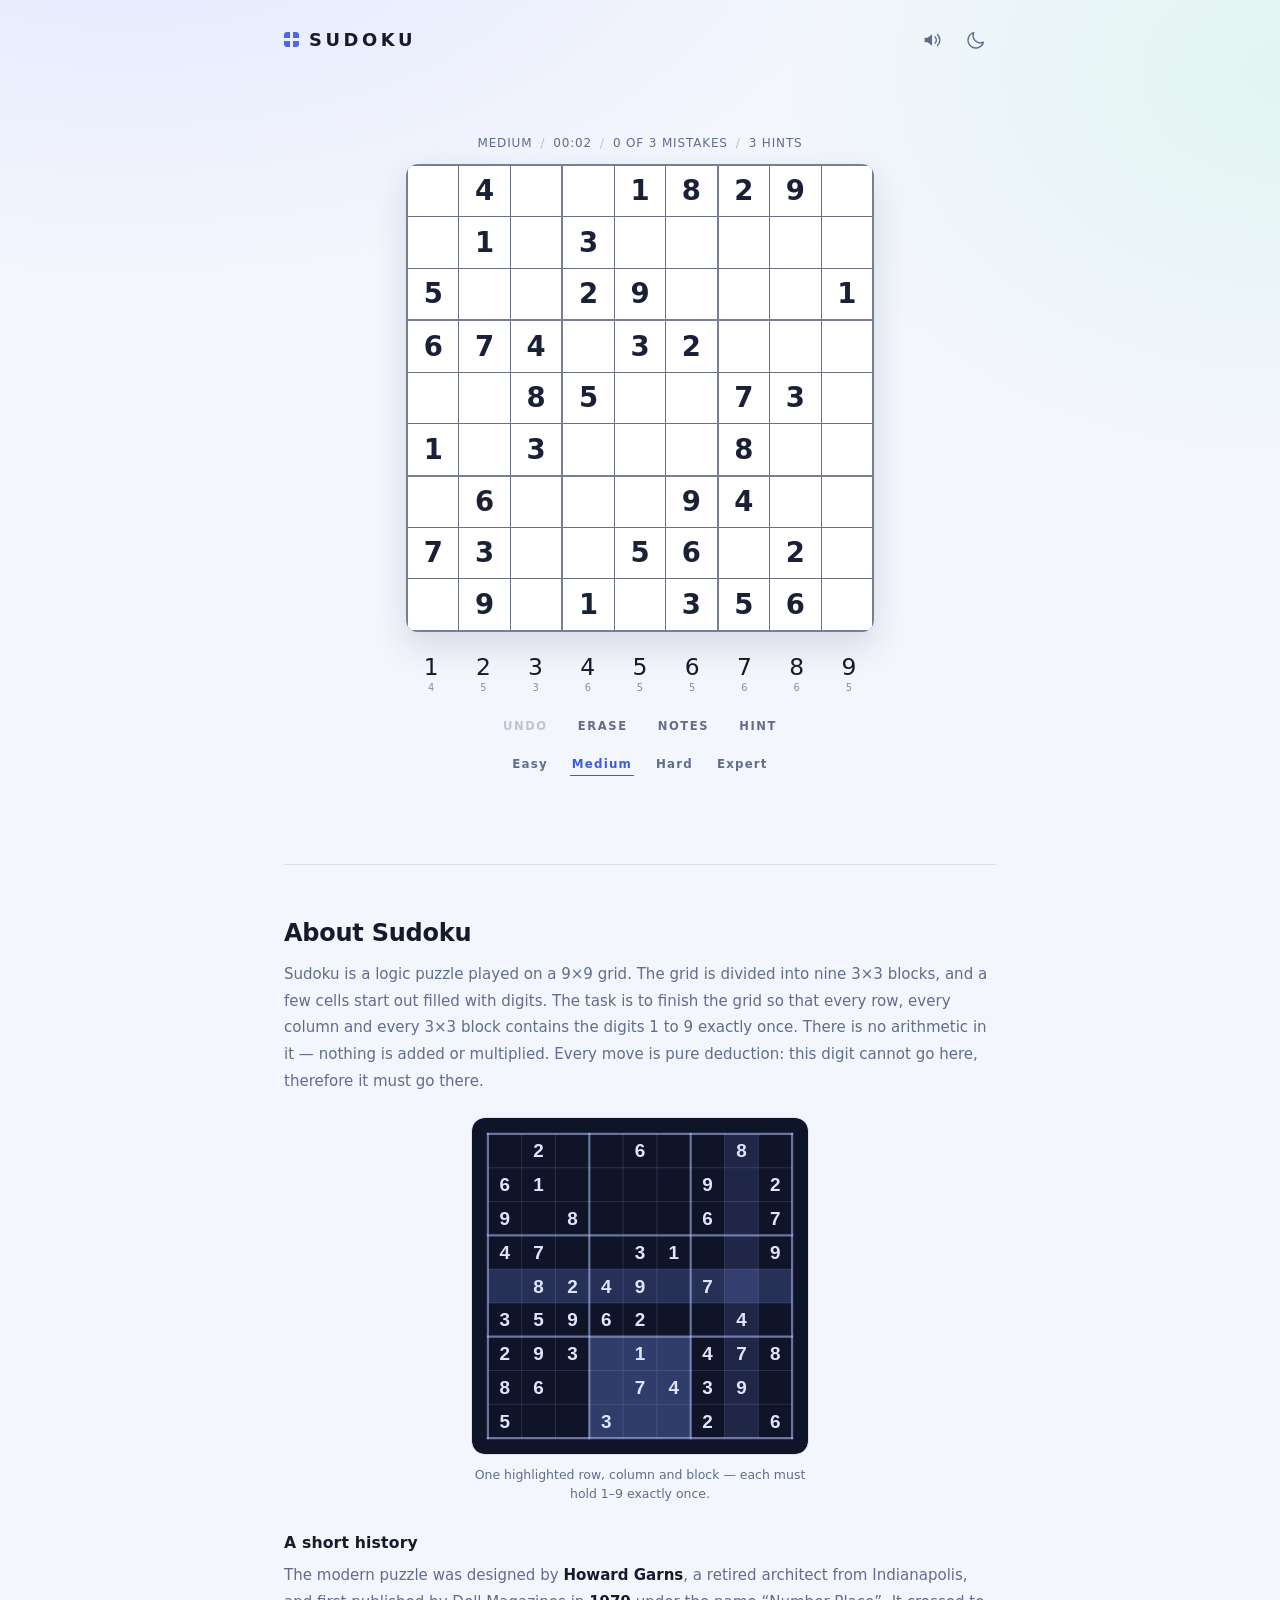
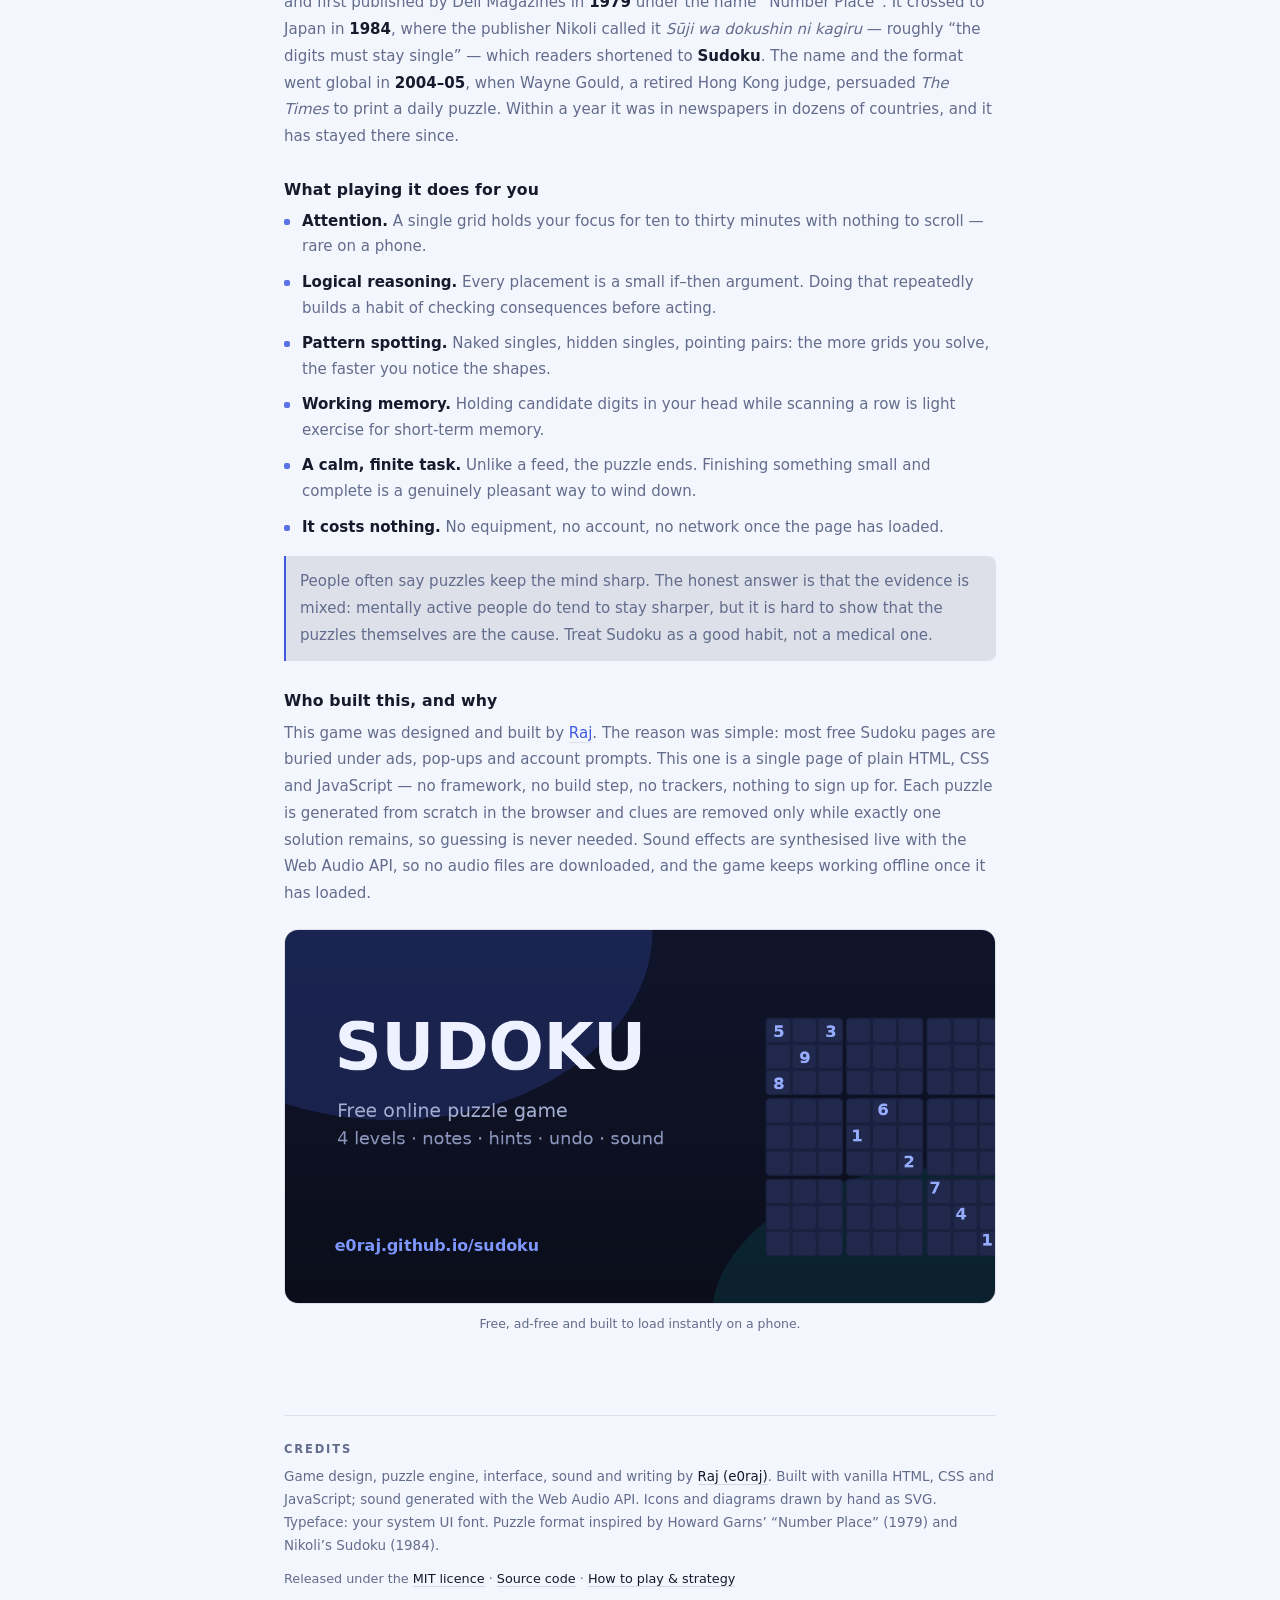
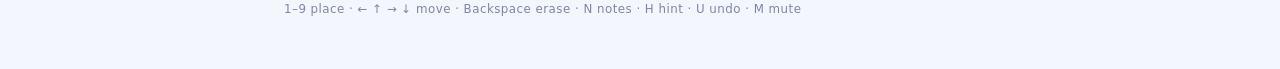
==== commit e6a1c8b9: "Show clear 3x3 blocks in the grid and add the about section with credits" ====
--- a/index.html
+++ b/index.html
@@ -9,8 +9,8 @@
   <meta name="keywords" content="sudoku, play sudoku online, free sudoku game, sudoku puzzles, hard sudoku, expert sudoku, sudoku with notes, sudoku hints, daily sudoku, sudoku no ads" />
   <meta name="author" content="Raj" />
   <meta name="robots" content="index, follow, max-image-preview:large, max-snippet:-1" />
-  <meta name="theme-color" content="#0e1120" media="(prefers-color-scheme: dark)" />
-  <meta name="theme-color" content="#eef1f9" media="(prefers-color-scheme: light)" />
+  <meta name="theme-color" content="#0b0e1a" media="(prefers-color-scheme: dark)" />
+  <meta name="theme-color" content="#f4f6fd" media="(prefers-color-scheme: light)" />
   <meta name="color-scheme" content="dark light" />
   <link rel="canonical" href="https://e0raj.github.io/sudoku/" />
 
@@ -64,16 +64,10 @@
         "isAccessibleForFree": true,
         "inLanguage": "en",
         "image": "https://e0raj.github.io/sudoku/assets/img/og-image.png",
-        "offers": {
-          "@type": "Offer",
-          "price": "0",
-          "priceCurrency": "INR"
-        },
-        "author": {
-          "@type": "Person",
-          "name": "Raj",
-          "url": "https://github.com/e0raj"
-        },
+        "offers": { "@type": "Offer", "price": "0", "priceCurrency": "INR" },
+        "author": { "@type": "Person", "name": "Raj", "url": "https://github.com/e0raj" },
+        "creator": { "@type": "Person", "name": "Raj", "url": "https://github.com/e0raj" },
+        "license": "https://opensource.org/licenses/MIT",
         "sameAs": ["https://github.com/e0raj/sudoku"]
       }
     ]
@@ -83,7 +77,7 @@
 <body>
   <a class="skip-link" href="#board">Skip to the board</a>
 
-  <div class="app">
+  <div class="shell">
     <header class="topbar">
       <p class="brand">
         <span class="brand__mark" aria-hidden="true"></span>
@@ -108,39 +102,128 @@
       </div>
     </header>
 
-    <main class="game">
-      <h1 class="sr-only">Play Sudoku online</h1>
-
-      <p class="statusline" aria-live="polite">
-        <span id="statDifficulty">Medium</span>
-        <span class="sep" aria-hidden="true">/</span>
-        <span id="statTimer" role="timer">00:00</span>
-        <span class="sep" aria-hidden="true">/</span>
-        <span id="statMistakes">0 of 3 mistakes</span>
-        <span class="sep" aria-hidden="true">/</span>
-        <span id="statHints">3 hints</span>
-      </p>
-
-      <div class="board" id="board" role="grid" aria-label="Sudoku board, 9 rows by 9 columns" tabindex="-1"></div>
-
-      <div class="pad" id="pad" role="group" aria-label="Number pad"></div>
-
-      <div class="toolbar" role="group" aria-label="Game actions">
-        <button class="tool" id="btnUndo" type="button">Undo</button>
-        <button class="tool" id="btnErase" type="button">Erase</button>
-        <button class="tool" id="btnNotes" type="button" aria-pressed="false">Notes</button>
-        <button class="tool" id="btnHint" type="button">Hint</button>
-      </div>
-
-      <nav class="levels" id="difficulties" aria-label="Choose a difficulty"></nav>
+    <main class="main">
+      <section class="game" aria-labelledby="game-title">
+        <h1 class="sr-only" id="game-title">Play Sudoku online</h1>
+
+        <p class="statusline" aria-live="polite">
+          <span id="statDifficulty">Medium</span>
+          <span class="sep" aria-hidden="true">/</span>
+          <span id="statTimer" role="timer">00:00</span>
+          <span class="sep" aria-hidden="true">/</span>
+          <span id="statMistakes">0 of 3 mistakes</span>
+          <span class="sep" aria-hidden="true">/</span>
+          <span id="statHints">3 hints</span>
+        </p>
+
+        <div class="board" id="board" role="grid" aria-label="Sudoku board, 9 rows by 9 columns" tabindex="-1"></div>
+
+        <div class="pad" id="pad" role="group" aria-label="Number pad"></div>
+
+        <div class="toolbar" role="group" aria-label="Game actions">
+          <button class="tool" id="btnUndo" type="button">Undo</button>
+          <button class="tool" id="btnErase" type="button">Erase</button>
+          <button class="tool" id="btnNotes" type="button" aria-pressed="false">Notes</button>
+          <button class="tool" id="btnHint" type="button">Hint</button>
+        </div>
+
+        <nav class="levels" id="difficulties" aria-label="Choose a difficulty"></nav>
+      </section>
+
+      <section class="content" aria-labelledby="about-title">
+        <h2 class="content__title" id="about-title">About Sudoku</h2>
+
+        <p>
+          Sudoku is a logic puzzle played on a 9&times;9 grid. The grid is divided into nine
+          3&times;3 blocks, and a few cells start out filled with digits. The task is to finish
+          the grid so that every row, every column and every 3&times;3 block contains the digits
+          1 to 9 exactly once. There is no arithmetic in it — nothing is added or multiplied.
+          Every move is pure deduction: this digit cannot go here, therefore it must go there.
+        </p>
+
+        <figure class="figure">
+          <img
+            src="assets/img/rules.svg"
+            width="338"
+            height="338"
+            alt="A Sudoku grid with one row, one column and one 3 by 3 block highlighted to show the three rules"
+            loading="lazy"
+            decoding="async"
+          />
+          <figcaption>One highlighted row, column and block — each must hold 1&ndash;9 exactly once.</figcaption>
+        </figure>
+
+        <h3>A short history</h3>
+        <p>
+          The modern puzzle was designed by <strong>Howard Garns</strong>, a retired architect from
+          Indianapolis, and first published by Dell Magazines in <strong>1979</strong> under the name
+          &ldquo;Number Place&rdquo;. It crossed to Japan in <strong>1984</strong>, where the publisher
+          Nikoli called it <em>S&#363;ji wa dokushin ni kagiru</em> — roughly &ldquo;the digits must stay
+          single&rdquo; — which readers shortened to <strong>Sudoku</strong>. The name and the format
+          went global in <strong>2004&ndash;05</strong>, when Wayne Gould, a retired Hong Kong judge,
+          persuaded <em>The Times</em> to print a daily puzzle. Within a year it was in newspapers in
+          dozens of countries, and it has stayed there since.
+        </p>
+
+        <h3>What playing it does for you</h3>
+        <ul class="benefits">
+          <li><strong>Attention.</strong> A single grid holds your focus for ten to thirty minutes with nothing to scroll — rare on a phone.</li>
+          <li><strong>Logical reasoning.</strong> Every placement is a small if&ndash;then argument. Doing that repeatedly builds a habit of checking consequences before acting.</li>
+          <li><strong>Pattern spotting.</strong> Naked singles, hidden singles, pointing pairs: the more grids you solve, the faster you notice the shapes.</li>
+          <li><strong>Working memory.</strong> Holding candidate digits in your head while scanning a row is light exercise for short-term memory.</li>
+          <li><strong>A calm, finite task.</strong> Unlike a feed, the puzzle ends. Finishing something small and complete is a genuinely pleasant way to wind down.</li>
+          <li><strong>It costs nothing.</strong> No equipment, no account, no network once the page has loaded.</li>
+        </ul>
+        <p class="note">
+          People often say puzzles keep the mind sharp. The honest answer is that the evidence is
+          mixed: mentally active people do tend to stay sharper, but it is hard to show that the
+          puzzles themselves are the cause. Treat Sudoku as a good habit, not a medical one.
+        </p>
+
+        <h3>Who built this, and why</h3>
+        <p>
+          This game was designed and built by <a href="https://github.com/e0raj">Raj</a>. The reason
+          was simple: most free Sudoku pages are buried under ads, pop-ups and account prompts. This
+          one is a single page of plain HTML, CSS and JavaScript — no framework, no build step, no
+          trackers, nothing to sign up for. Each puzzle is generated from scratch in the browser and
+          clues are removed only while exactly one solution remains, so guessing is never needed.
+          Sound effects are synthesised live with the Web Audio API, so no audio files are downloaded,
+          and the game keeps working offline once it has loaded.
+        </p>
+
+        <figure class="figure figure--wide">
+          <img
+            src="assets/img/og-image.png"
+            width="1200"
+            height="630"
+            alt="Preview of the Sudoku game: a dark screen with the title Sudoku, a puzzle grid and the words notes, hints, undo, sound and four levels"
+            loading="lazy"
+            decoding="async"
+          />
+          <figcaption>Free, ad-free and built to load instantly on a phone.</figcaption>
+        </figure>
+      </section>
     </main>
 
-    <footer class="footer">
-      <p class="footer__keys">1–9 place &middot; &larr; &uarr; &rarr; &darr; move &middot; Backspace erase &middot; N notes &middot; H hint &middot; U undo</p>
-      <p class="footer__links">
+    <footer class="credits" role="contentinfo">
+      <h2 class="credits__title">Credits</h2>
+      <p class="credits__body">
+        Game design, puzzle engine, interface, sound and writing by
+        <a href="https://github.com/e0raj">Raj (e0raj)</a>.
+        Built with vanilla HTML, CSS and JavaScript; sound generated with the Web Audio API.
+        Icons and diagrams drawn by hand as SVG. Typeface: your system UI font.
+        Puzzle format inspired by Howard Garns&rsquo; &ldquo;Number Place&rdquo; (1979) and Nikoli&rsquo;s
+        Sudoku (1984).
+      </p>
+      <p class="credits__meta">
+        Released under the <a href="https://github.com/e0raj/sudoku/blob/main/LICENSE">MIT licence</a>
+        <span aria-hidden="true">&middot;</span>
+        <a href="https://github.com/e0raj/sudoku">Source code</a>
+        <span aria-hidden="true">&middot;</span>
         <a href="about.html">How to play &amp; strategy</a>
-        <span aria-hidden="true">&middot;</span>
-        <a href="https://github.com/e0raj/sudoku" rel="noopener">Source code</a>
+      </p>
+      <p class="credits__keys">
+        1&ndash;9 place &middot; &larr; &uarr; &rarr; &darr; move &middot; Backspace erase &middot; N notes &middot; H hint &middot; U undo &middot; M mute
       </p>
     </footer>
   </div>
--- a/assets/css/style.css
+++ b/assets/css/style.css
@@ -1,7 +1,8 @@
 /* ==========================================================================
    Sudoku — stylesheet
-   A flat, full-screen layout with no cards or panels. Colours come from
-   custom properties so the dark and light themes share one set of rules.
+
+   One flat layout, two themes. Colour lives in custom properties so the
+   dark and light versions share every rule below.
    ========================================================================== */
 
 :root {
@@ -15,25 +16,29 @@
   --text-dim: #8d96b8;
 
   --accent: #7d97ff;
+  --accent-ink: #0b0e1a;
   --success: #4ad9a4;
   --error: #ff7089;
 
-  --line: rgba(255, 255, 255, 0.1);
-  --line-soft: rgba(255, 255, 255, 0.06);
-
-  --given: #dfe4ff;
+  /* grid */
+  --cell-bg: #141a30;
+  --grid-thin: rgba(255, 255, 255, 0.11);
+  --grid-strong: rgba(255, 255, 255, 0.32);
+  --given: #e8ecff;
   --user: #8fa9ff;
-
-  --peer: rgba(125, 151, 255, 0.08);
-  --match: rgba(125, 151, 255, 0.16);
-  --selected: rgba(125, 151, 255, 0.28);
-
+  --peer: #1c2440;
+  --match: #27325c;
+  --selected: #33406f;
+  --board-shadow: 0 18px 44px rgba(0, 0, 0, 0.45);
+
+  /* surfaces */
   --surface: #151a2e;
   --surface-line: rgba(255, 255, 255, 0.12);
+  --hairline: rgba(255, 255, 255, 0.09);
   --shadow: 0 30px 70px rgba(0, 0, 0, 0.5);
 
   --font: "Segoe UI", system-ui, -apple-system, "Helvetica Neue", Arial, sans-serif;
-  --board: min(92vw, 54vh, 520px);
+  --board: min(92vw, 52vh, 520px);
 }
 
 [data-theme="light"] {
@@ -44,24 +49,26 @@
   --glow-2: #e2f5f2;
 
   --text: #151a2c;
-  --text-dim: #667090;
+  --text-dim: #626c8c;
 
   --accent: #3d5ae0;
+  --accent-ink: #ffffff;
   --success: #10855f;
   --error: #cf3453;
 
-  --line: rgba(20, 30, 60, 0.14);
-  --line-soft: rgba(20, 30, 60, 0.08);
-
-  --given: #151a2c;
+  --cell-bg: #ffffff;
+  --grid-thin: rgba(20, 30, 60, 0.16);
+  --grid-strong: rgba(20, 30, 60, 0.55);
+  --given: #1a2136;
   --user: #3d5ae0;
-
-  --peer: rgba(61, 90, 224, 0.07);
-  --match: rgba(61, 90, 224, 0.14);
-  --selected: rgba(61, 90, 224, 0.22);
+  --peer: #eff3ff;
+  --match: #dde6ff;
+  --selected: #c5d4ff;
+  --board-shadow: 0 14px 34px rgba(28, 40, 80, 0.14);
 
   --surface: #ffffff;
-  --surface-line: rgba(20, 30, 60, 0.12);
+  --surface-line: rgba(20, 30, 60, 0.14);
+  --hairline: rgba(20, 30, 60, 0.1);
   --shadow: 0 24px 60px rgba(25, 38, 80, 0.18);
 }
 
@@ -71,6 +78,10 @@
   box-sizing: border-box;
 }
 
+html {
+  scroll-behavior: smooth;
+}
+
 html,
 body {
   margin: 0;
@@ -83,7 +94,7 @@
   color: var(--text);
   background:
     radial-gradient(1200px 620px at 10% -12%, var(--glow-1) 0%, transparent 62%),
-    radial-gradient(900px 700px at 100% 110%, var(--glow-2) 0%, transparent 58%),
+    radial-gradient(900px 700px at 100% 8%, var(--glow-2) 0%, transparent 58%),
     var(--bg);
   background-attachment: fixed;
   -webkit-font-smoothing: antialiased;
@@ -110,7 +121,7 @@
   padding: 10px 16px;
   border-radius: 10px;
   background: var(--accent);
-  color: #0b0e1a;
+  color: var(--accent-ink);
   font-size: 0.85rem;
   font-weight: 600;
   text-decoration: none;
@@ -124,14 +135,10 @@
 
 /* ---------- Shell ---------- */
 
-.app {
-  display: flex;
-  flex-direction: column;
-  gap: clamp(10px, 2vh, 22px);
-  width: min(660px, 100%);
-  min-height: 100dvh;
+.shell {
+  width: min(760px, 100%);
   margin: 0 auto;
-  padding: clamp(14px, 2.4vh, 26px) clamp(14px, 4vw, 24px) clamp(12px, 2vh, 20px);
+  padding: clamp(14px, 2.2vh, 22px) clamp(14px, 4vw, 24px) 0;
 }
 
 .topbar {
@@ -146,22 +153,27 @@
   align-items: center;
   gap: 10px;
   margin: 0;
-  font-size: clamp(1rem, 2.6vw, 1.15rem);
+  font-size: clamp(1rem, 2.6vw, 1.12rem);
   font-weight: 700;
-  letter-spacing: 0.22em;
+  letter-spacing: 0.2em;
   text-transform: uppercase;
 }
 
+.brand__link {
+  color: inherit;
+  text-decoration: none;
+}
+
 .brand__mark {
-  width: 14px;
-  height: 14px;
+  width: 15px;
+  height: 15px;
   border-radius: 3px;
   background:
-    linear-gradient(var(--accent), var(--accent)) 0 0 / 5px 5px no-repeat,
-    linear-gradient(var(--accent), var(--accent)) 100% 0 / 5px 5px no-repeat,
-    linear-gradient(var(--accent), var(--accent)) 0 100% / 5px 5px no-repeat,
-    linear-gradient(var(--accent), var(--accent)) 100% 100% / 5px 5px no-repeat;
-  opacity: 0.85;
+    linear-gradient(var(--accent), var(--accent)) 0 0 / 6px 6px no-repeat,
+    linear-gradient(var(--accent), var(--accent)) 100% 0 / 6px 6px no-repeat,
+    linear-gradient(var(--accent), var(--accent)) 0 100% / 6px 6px no-repeat,
+    linear-gradient(var(--accent), var(--accent)) 100% 100% / 6px 6px no-repeat;
+  opacity: 0.9;
 }
 
 .topbar__actions {
@@ -185,10 +197,9 @@
   transition: color 0.15s ease, background-color 0.15s ease;
 }
 
-.icon-btn:hover,
-.icon-btn:focus-visible {
-  color: var(--text);
-  background: var(--line-soft);
+.icon-btn:hover {
+  color: var(--text);
+  background: var(--hairline);
 }
 
 .icon-btn:focus-visible {
@@ -243,26 +254,33 @@
   display: inline;
 }
 
-/* ---------- Game column ---------- */
+/* ---------- Game ---------- */
+
+.main {
+  display: block;
+}
 
 .game {
   display: flex;
-  flex: 1;
   flex-direction: column;
   align-items: center;
   justify-content: center;
-  gap: clamp(10px, 1.8vh, 18px);
+  gap: clamp(10px, 1.6vh, 16px);
+  min-height: calc(100dvh - 96px);
+  padding: 12px 0 24px;
 }
 
 .statusline {
   display: flex;
-  align-items: center;
+  flex-wrap: wrap;
+  align-items: center;
+  justify-content: center;
   gap: 8px;
   margin: 0;
   color: var(--text-dim);
-  font-size: 0.76rem;
+  font-size: 0.75rem;
   font-variant-numeric: tabular-nums;
-  letter-spacing: 0.06em;
+  letter-spacing: 0.07em;
   text-transform: uppercase;
 }
 
@@ -270,25 +288,28 @@
   opacity: 0.4;
 }
 
-/* ---------- Board ---------- */
-
+/* The grid: a solid board with thick rules between the 3x3 blocks. */
 .board {
   display: grid;
   grid-template-columns: repeat(3, minmax(0, 1fr));
-  gap: 9px;
+  gap: 2px;
   width: var(--board);
   height: var(--board);
+  padding: 2px;
+  border-radius: 12px;
+  background: var(--grid-strong);
+  box-shadow: var(--board-shadow);
+  overflow: hidden;
   user-select: none;
   touch-action: manipulation;
 }
 
-/* Boxes are transparent: only the thin cell rules and the wider gaps
-   between boxes give the grid its shape. */
 .box {
   display: grid;
   grid-template-columns: repeat(3, minmax(0, 1fr));
   grid-template-rows: repeat(3, minmax(0, 1fr));
-  gap: 0;
+  gap: 1px;
+  background: var(--grid-thin);
 }
 
 .cell {
@@ -298,26 +319,16 @@
   margin: 0;
   padding: 0;
   border: 0;
-  border-right: 1px solid var(--line);
-  border-bottom: 1px solid var(--line);
-  background: transparent;
+  background: var(--cell-bg);
   color: var(--user);
   font-family: inherit;
-  font-size: calc(var(--board) / 16);
+  font-size: calc(var(--board) / 17);
   font-weight: 500;
   line-height: 1;
   cursor: pointer;
   transition: background-color 0.12s ease, color 0.12s ease;
 }
 
-.box .cell:nth-child(3n) {
-  border-right: 0;
-}
-
-.box .cell:nth-child(n + 7) {
-  border-bottom: 0;
-}
-
 .cell:hover {
   background: var(--peer);
 }
@@ -329,7 +340,7 @@
 
 .cell--given {
   color: var(--given);
-  font-weight: 600;
+  font-weight: 700;
 }
 
 .cell--peer {
@@ -392,9 +403,9 @@
   flex-direction: column;
   align-items: center;
   gap: 1px;
-  padding: 6px 0 4px;
+  padding: 7px 0 5px;
   border: 0;
-  border-radius: 8px;
+  border-radius: 9px;
   background: transparent;
   color: var(--text);
   font-family: inherit;
@@ -406,7 +417,7 @@
 
 .pad__btn:hover:not(:disabled) {
   color: var(--accent);
-  background: var(--peer);
+  background: var(--hairline);
 }
 
 .pad__btn:focus-visible {
@@ -416,7 +427,7 @@
 
 .pad__btn:disabled {
   color: var(--text-dim);
-  opacity: 0.3;
+  opacity: 0.32;
   cursor: default;
 }
 
@@ -424,7 +435,7 @@
   color: var(--text-dim);
   font-size: 0.42em;
   font-weight: 500;
-  opacity: 0.7;
+  opacity: 0.75;
 }
 
 /* ---------- Toolbar ---------- */
@@ -446,6 +457,7 @@
   font-weight: 600;
   letter-spacing: 0.14em;
   text-transform: uppercase;
+  text-decoration: none;
   cursor: pointer;
   transition: color 0.15s ease;
 }
@@ -507,34 +519,228 @@
   border-bottom-color: var(--accent);
 }
 
-/* ---------- Footer ---------- */
-
-.footer {
-  display: flex;
-  flex-direction: column;
-  align-items: center;
-  gap: 6px;
-  color: var(--text-dim);
-  font-size: 0.7rem;
-  letter-spacing: 0.05em;
+/* ---------- Content ---------- */
+
+.content {
+  padding: clamp(28px, 6vh, 56px) 0 8px;
+  border-top: 1px solid var(--hairline);
+}
+
+.content__title {
+  margin: 0 0 14px;
+  font-size: clamp(1.25rem, 3.4vw, 1.5rem);
+  letter-spacing: -0.01em;
+}
+
+.content h3 {
+  margin: 30px 0 10px;
+  font-size: 0.98rem;
+  font-weight: 700;
+  letter-spacing: 0.01em;
+}
+
+.content p {
+  margin: 0 0 14px;
+  color: var(--text-dim);
+  font-size: 0.94rem;
+  line-height: 1.78;
+}
+
+.content strong {
+  color: var(--text);
+  font-weight: 600;
+}
+
+.content a {
+  color: var(--accent);
+  text-decoration: none;
+  border-bottom: 1px solid var(--hairline);
+}
+
+.content a:hover {
+  border-bottom-color: var(--accent);
+}
+
+.figure {
+  margin: 22px auto;
+  max-width: 338px;
   text-align: center;
 }
 
-.footer__keys,
-.footer__links {
-  margin: 0;
-}
-
-.footer__links a {
-  color: var(--text-dim);
+.figure--wide {
+  max-width: 100%;
+}
+
+.figure img {
+  display: block;
+  width: 100%;
+  height: auto;
+  border-radius: 14px;
+  border: 1px solid var(--hairline);
+}
+
+.figure figcaption {
+  margin-top: 10px;
+  color: var(--text-dim);
+  font-size: 0.78rem;
+  line-height: 1.55;
+}
+
+.benefits {
+  margin: 0 0 16px;
+  padding: 0;
+  list-style: none;
+  display: grid;
+  gap: 10px;
+}
+
+.benefits li {
+  position: relative;
+  padding-left: 18px;
+  color: var(--text-dim);
+  font-size: 0.94rem;
+  line-height: 1.7;
+}
+
+.benefits li::before {
+  content: "";
+  position: absolute;
+  top: 0.66em;
+  left: 0;
+  width: 6px;
+  height: 6px;
+  border-radius: 2px;
+  background: var(--accent);
+  opacity: 0.85;
+}
+
+.note {
+  padding: 12px 14px;
+  border-left: 2px solid var(--accent);
+  background: var(--hairline);
+  border-radius: 0 8px 8px 0;
+  font-size: 0.88rem;
+  color: var(--text-dim);
+}
+
+/* ---------- Credits ---------- */
+
+.credits {
+  margin-top: clamp(28px, 6vh, 52px);
+  padding: 26px 0 40px;
+  border-top: 1px solid var(--hairline);
+}
+
+.credits__title {
+  margin: 0 0 10px;
+  font-size: 0.72rem;
+  font-weight: 700;
+  letter-spacing: 0.16em;
+  text-transform: uppercase;
+  color: var(--text-dim);
+}
+
+.credits__body,
+.credits__meta,
+.credits__keys {
+  margin: 0 0 10px;
+  color: var(--text-dim);
+  font-size: 0.84rem;
+  line-height: 1.7;
+}
+
+.credits__meta {
+  font-size: 0.8rem;
+}
+
+.credits__keys {
+  font-size: 0.74rem;
+  letter-spacing: 0.04em;
+  opacity: 0.8;
+}
+
+.credits a {
+  color: var(--text);
   text-decoration: none;
-  border-bottom: 1px solid var(--line);
-  padding-bottom: 1px;
-}
-
-.footer__links a:hover {
-  color: var(--text);
+  border-bottom: 1px solid var(--surface-line);
+}
+
+.credits a:hover {
   border-bottom-color: var(--accent);
+  color: var(--accent);
+}
+
+/* ---------- Article page ---------- */
+
+.app--page {
+  width: min(760px, 100%);
+  margin: 0 auto;
+  padding: clamp(14px, 2.2vh, 22px) clamp(14px, 4vw, 24px) 0;
+}
+
+.page {
+  padding: clamp(12px, 3vh, 28px) 0 24px;
+}
+
+.prose {
+  color: var(--text);
+  font-size: 0.95rem;
+  line-height: 1.78;
+}
+
+.prose h1 {
+  margin: 0 0 14px;
+  font-size: clamp(1.5rem, 4vw, 2rem);
+  letter-spacing: -0.01em;
+}
+
+.prose .lede {
+  color: var(--text-dim);
+  font-size: 1.02rem;
+}
+
+.prose h2 {
+  margin: 34px 0 10px;
+  font-size: 1.06rem;
+  letter-spacing: 0.01em;
+}
+
+.prose h3 {
+  margin: 20px 0 6px;
+  font-size: 0.92rem;
+  font-weight: 600;
+  color: var(--accent);
+}
+
+.prose p {
+  margin: 0 0 12px;
+  color: var(--text-dim);
+}
+
+.prose strong {
+  color: var(--text);
+  font-weight: 600;
+}
+
+.prose ol {
+  margin: 0 0 12px;
+  padding-left: 20px;
+  color: var(--text-dim);
+  line-height: 1.9;
+}
+
+.prose a {
+  color: var(--accent);
+  text-decoration: none;
+  border-bottom: 1px solid var(--hairline);
+}
+
+.prose a:hover {
+  border-bottom-color: var(--accent);
+}
+
+.prose__back {
+  margin-top: 30px;
 }
 
 /* ---------- Modal ---------- */
@@ -546,7 +752,7 @@
   align-items: center;
   justify-content: center;
   padding: 20px;
-  background: rgba(5, 8, 18, 0.7);
+  background: rgba(5, 8, 18, 0.72);
   backdrop-filter: blur(6px);
   z-index: 20;
 }
@@ -569,7 +775,6 @@
 .modal__title {
   margin: 0 0 8px;
   font-size: 1.25rem;
-  letter-spacing: 0.01em;
 }
 
 .modal__text {
@@ -605,7 +810,7 @@
 .btn--primary {
   border-color: var(--accent);
   background: var(--accent);
-  color: #0b0e1a;
+  color: var(--accent-ink);
 }
 
 .btn--primary:hover {
@@ -636,108 +841,31 @@
 
 @media (max-width: 560px) {
   :root {
-    --board: min(94vw, 50vh, 460px);
+    --board: min(94vw, 46vh, 440px);
   }
 
-  .footer__keys {
+  .credits__keys {
     display: none;
   }
 }
 
-@media (max-height: 700px) {
+@media (max-height: 720px) {
   :root {
-    --board: min(92vw, 48vh, 420px);
+    --board: min(92vw, 44vh, 400px);
   }
 
-  .footer__keys {
+  .credits__keys {
     display: none;
   }
 }
 
 @media (prefers-reduced-motion: reduce) {
+  html {
+    scroll-behavior: auto;
+  }
+
   * {
     animation-duration: 0.001ms !important;
     transition-duration: 0.001ms !important;
   }
 }
-
-/* ---------- Article page ---------- */
-
-.app--page {
-  max-width: 760px;
-}
-
-.brand__link {
-  color: inherit;
-  text-decoration: none;
-}
-
-.tool {
-  text-decoration: none;
-}
-
-.page {
-  flex: 1;
-  padding: clamp(8px, 2vh, 24px) 0 28px;
-}
-
-.prose {
-  color: var(--text);
-  font-size: 0.95rem;
-  line-height: 1.75;
-}
-
-.prose h1 {
-  margin: 0 0 14px;
-  font-size: clamp(1.5rem, 4vw, 2rem);
-  letter-spacing: -0.01em;
-}
-
-.prose .lede {
-  color: var(--text-dim);
-  font-size: 1.02rem;
-}
-
-.prose h2 {
-  margin: 34px 0 10px;
-  font-size: 1.06rem;
-  letter-spacing: 0.01em;
-}
-
-.prose h3 {
-  margin: 20px 0 6px;
-  font-size: 0.92rem;
-  font-weight: 600;
-  color: var(--accent);
-}
-
-.prose p {
-  margin: 0 0 12px;
-  color: var(--text-dim);
-}
-
-.prose strong {
-  color: var(--text);
-  font-weight: 600;
-}
-
-.prose ol {
-  margin: 0 0 12px;
-  padding-left: 20px;
-  color: var(--text-dim);
-  line-height: 1.9;
-}
-
-.prose a {
-  color: var(--accent);
-  text-decoration: none;
-  border-bottom: 1px solid var(--line);
-}
-
-.prose a:hover {
-  border-bottom-color: var(--accent);
-}
-
-.prose__back {
-  margin-top: 30px;
-}
--- a/assets/css/style.css
+++ b/assets/css/style.css
@@ -1,7 +1,8 @@
 /* ==========================================================================
    Sudoku — stylesheet
-   A flat, full-screen layout with no cards or panels. Colours come from
-   custom properties so the dark and light themes share one set of rules.
+
+   One flat layout, two themes. Colour lives in custom properties so the
+   dark and light versions share every rule below.
    ========================================================================== */
 
 :root {
@@ -15,25 +16,29 @@
   --text-dim: #8d96b8;
 
   --accent: #7d97ff;
+  --accent-ink: #0b0e1a;
   --success: #4ad9a4;
   --error: #ff7089;
 
-  --line: rgba(255, 255, 255, 0.1);
-  --line-soft: rgba(255, 255, 255, 0.06);
-
-  --given: #dfe4ff;
+  /* grid */
+  --cell-bg: #141a30;
+  --grid-thin: rgba(255, 255, 255, 0.11);
+  --grid-strong: rgba(255, 255, 255, 0.32);
+  --given: #e8ecff;
   --user: #8fa9ff;
-
-  --peer: rgba(125, 151, 255, 0.08);
-  --match: rgba(125, 151, 255, 0.16);
-  --selected: rgba(125, 151, 255, 0.28);
-
+  --peer: #1c2440;
+  --match: #27325c;
+  --selected: #33406f;
+  --board-shadow: 0 18px 44px rgba(0, 0, 0, 0.45);
+
+  /* surfaces */
   --surface: #151a2e;
   --surface-line: rgba(255, 255, 255, 0.12);
+  --hairline: rgba(255, 255, 255, 0.09);
   --shadow: 0 30px 70px rgba(0, 0, 0, 0.5);
 
   --font: "Segoe UI", system-ui, -apple-system, "Helvetica Neue", Arial, sans-serif;
-  --board: min(92vw, 54vh, 520px);
+  --board: min(92vw, 52vh, 520px);
 }
 
 [data-theme="light"] {
@@ -44,24 +49,26 @@
   --glow-2: #e2f5f2;
 
   --text: #151a2c;
-  --text-dim: #667090;
+  --text-dim: #626c8c;
 
   --accent: #3d5ae0;
+  --accent-ink: #ffffff;
   --success: #10855f;
   --error: #cf3453;
 
-  --line: rgba(20, 30, 60, 0.14);
-  --line-soft: rgba(20, 30, 60, 0.08);
-
-  --given: #151a2c;
+  --cell-bg: #ffffff;
+  --grid-thin: rgba(20, 30, 60, 0.16);
+  --grid-strong: rgba(20, 30, 60, 0.55);
+  --given: #1a2136;
   --user: #3d5ae0;
-
-  --peer: rgba(61, 90, 224, 0.07);
-  --match: rgba(61, 90, 224, 0.14);
-  --selected: rgba(61, 90, 224, 0.22);
+  --peer: #eff3ff;
+  --match: #dde6ff;
+  --selected: #c5d4ff;
+  --board-shadow: 0 14px 34px rgba(28, 40, 80, 0.14);
 
   --surface: #ffffff;
-  --surface-line: rgba(20, 30, 60, 0.12);
+  --surface-line: rgba(20, 30, 60, 0.14);
+  --hairline: rgba(20, 30, 60, 0.1);
   --shadow: 0 24px 60px rgba(25, 38, 80, 0.18);
 }
 
@@ -71,6 +78,10 @@
   box-sizing: border-box;
 }
 
+html {
+  scroll-behavior: smooth;
+}
+
 html,
 body {
   margin: 0;
@@ -83,7 +94,7 @@
   color: var(--text);
   background:
     radial-gradient(1200px 620px at 10% -12%, var(--glow-1) 0%, transparent 62%),
-    radial-gradient(900px 700px at 100% 110%, var(--glow-2) 0%, transparent 58%),
+    radial-gradient(900px 700px at 100% 8%, var(--glow-2) 0%, transparent 58%),
     var(--bg);
   background-attachment: fixed;
   -webkit-font-smoothing: antialiased;
@@ -110,7 +121,7 @@
   padding: 10px 16px;
   border-radius: 10px;
   background: var(--accent);
-  color: #0b0e1a;
+  color: var(--accent-ink);
   font-size: 0.85rem;
   font-weight: 600;
   text-decoration: none;
@@ -124,14 +135,10 @@
 
 /* ---------- Shell ---------- */
 
-.app {
-  display: flex;
-  flex-direction: column;
-  gap: clamp(10px, 2vh, 22px);
-  width: min(660px, 100%);
-  min-height: 100dvh;
+.shell {
+  width: min(760px, 100%);
   margin: 0 auto;
-  padding: clamp(14px, 2.4vh, 26px) clamp(14px, 4vw, 24px) clamp(12px, 2vh, 20px);
+  padding: clamp(14px, 2.2vh, 22px) clamp(14px, 4vw, 24px) 0;
 }
 
 .topbar {
@@ -146,22 +153,27 @@
   align-items: center;
   gap: 10px;
   margin: 0;
-  font-size: clamp(1rem, 2.6vw, 1.15rem);
+  font-size: clamp(1rem, 2.6vw, 1.12rem);
   font-weight: 700;
-  letter-spacing: 0.22em;
+  letter-spacing: 0.2em;
   text-transform: uppercase;
 }
 
+.brand__link {
+  color: inherit;
+  text-decoration: none;
+}
+
 .brand__mark {
-  width: 14px;
-  height: 14px;
+  width: 15px;
+  height: 15px;
   border-radius: 3px;
   background:
-    linear-gradient(var(--accent), var(--accent)) 0 0 / 5px 5px no-repeat,
-    linear-gradient(var(--accent), var(--accent)) 100% 0 / 5px 5px no-repeat,
-    linear-gradient(var(--accent), var(--accent)) 0 100% / 5px 5px no-repeat,
-    linear-gradient(var(--accent), var(--accent)) 100% 100% / 5px 5px no-repeat;
-  opacity: 0.85;
+    linear-gradient(var(--accent), var(--accent)) 0 0 / 6px 6px no-repeat,
+    linear-gradient(var(--accent), var(--accent)) 100% 0 / 6px 6px no-repeat,
+    linear-gradient(var(--accent), var(--accent)) 0 100% / 6px 6px no-repeat,
+    linear-gradient(var(--accent), var(--accent)) 100% 100% / 6px 6px no-repeat;
+  opacity: 0.9;
 }
 
 .topbar__actions {
@@ -185,10 +197,9 @@
   transition: color 0.15s ease, background-color 0.15s ease;
 }
 
-.icon-btn:hover,
-.icon-btn:focus-visible {
-  color: var(--text);
-  background: var(--line-soft);
+.icon-btn:hover {
+  color: var(--text);
+  background: var(--hairline);
 }
 
 .icon-btn:focus-visible {
@@ -243,26 +254,33 @@
   display: inline;
 }
 
-/* ---------- Game column ---------- */
+/* ---------- Game ---------- */
+
+.main {
+  display: block;
+}
 
 .game {
   display: flex;
-  flex: 1;
   flex-direction: column;
   align-items: center;
   justify-content: center;
-  gap: clamp(10px, 1.8vh, 18px);
+  gap: clamp(10px, 1.6vh, 16px);
+  min-height: calc(100dvh - 96px);
+  padding: 12px 0 24px;
 }
 
 .statusline {
   display: flex;
-  align-items: center;
+  flex-wrap: wrap;
+  align-items: center;
+  justify-content: center;
   gap: 8px;
   margin: 0;
   color: var(--text-dim);
-  font-size: 0.76rem;
+  font-size: 0.75rem;
   font-variant-numeric: tabular-nums;
-  letter-spacing: 0.06em;
+  letter-spacing: 0.07em;
   text-transform: uppercase;
 }
 
@@ -270,25 +288,28 @@
   opacity: 0.4;
 }
 
-/* ---------- Board ---------- */
-
+/* The grid: a solid board with thick rules between the 3x3 blocks. */
 .board {
   display: grid;
   grid-template-columns: repeat(3, minmax(0, 1fr));
-  gap: 9px;
+  gap: 2px;
   width: var(--board);
   height: var(--board);
+  padding: 2px;
+  border-radius: 12px;
+  background: var(--grid-strong);
+  box-shadow: var(--board-shadow);
+  overflow: hidden;
   user-select: none;
   touch-action: manipulation;
 }
 
-/* Boxes are transparent: only the thin cell rules and the wider gaps
-   between boxes give the grid its shape. */
 .box {
   display: grid;
   grid-template-columns: repeat(3, minmax(0, 1fr));
   grid-template-rows: repeat(3, minmax(0, 1fr));
-  gap: 0;
+  gap: 1px;
+  background: var(--grid-thin);
 }
 
 .cell {
@@ -298,26 +319,16 @@
   margin: 0;
   padding: 0;
   border: 0;
-  border-right: 1px solid var(--line);
-  border-bottom: 1px solid var(--line);
-  background: transparent;
+  background: var(--cell-bg);
   color: var(--user);
   font-family: inherit;
-  font-size: calc(var(--board) / 16);
+  font-size: calc(var(--board) / 17);
   font-weight: 500;
   line-height: 1;
   cursor: pointer;
   transition: background-color 0.12s ease, color 0.12s ease;
 }
 
-.box .cell:nth-child(3n) {
-  border-right: 0;
-}
-
-.box .cell:nth-child(n + 7) {
-  border-bottom: 0;
-}
-
 .cell:hover {
   background: var(--peer);
 }
@@ -329,7 +340,7 @@
 
 .cell--given {
   color: var(--given);
-  font-weight: 600;
+  font-weight: 700;
 }
 
 .cell--peer {
@@ -392,9 +403,9 @@
   flex-direction: column;
   align-items: center;
   gap: 1px;
-  padding: 6px 0 4px;
+  padding: 7px 0 5px;
   border: 0;
-  border-radius: 8px;
+  border-radius: 9px;
   background: transparent;
   color: var(--text);
   font-family: inherit;
@@ -406,7 +417,7 @@
 
 .pad__btn:hover:not(:disabled) {
   color: var(--accent);
-  background: var(--peer);
+  background: var(--hairline);
 }
 
 .pad__btn:focus-visible {
@@ -416,7 +427,7 @@
 
 .pad__btn:disabled {
   color: var(--text-dim);
-  opacity: 0.3;
+  opacity: 0.32;
   cursor: default;
 }
 
@@ -424,7 +435,7 @@
   color: var(--text-dim);
   font-size: 0.42em;
   font-weight: 500;
-  opacity: 0.7;
+  opacity: 0.75;
 }
 
 /* ---------- Toolbar ---------- */
@@ -446,6 +457,7 @@
   font-weight: 600;
   letter-spacing: 0.14em;
   text-transform: uppercase;
+  text-decoration: none;
   cursor: pointer;
   transition: color 0.15s ease;
 }
@@ -507,34 +519,228 @@
   border-bottom-color: var(--accent);
 }
 
-/* ---------- Footer ---------- */
-
-.footer {
-  display: flex;
-  flex-direction: column;
-  align-items: center;
-  gap: 6px;
-  color: var(--text-dim);
-  font-size: 0.7rem;
-  letter-spacing: 0.05em;
+/* ---------- Content ---------- */
+
+.content {
+  padding: clamp(28px, 6vh, 56px) 0 8px;
+  border-top: 1px solid var(--hairline);
+}
+
+.content__title {
+  margin: 0 0 14px;
+  font-size: clamp(1.25rem, 3.4vw, 1.5rem);
+  letter-spacing: -0.01em;
+}
+
+.content h3 {
+  margin: 30px 0 10px;
+  font-size: 0.98rem;
+  font-weight: 700;
+  letter-spacing: 0.01em;
+}
+
+.content p {
+  margin: 0 0 14px;
+  color: var(--text-dim);
+  font-size: 0.94rem;
+  line-height: 1.78;
+}
+
+.content strong {
+  color: var(--text);
+  font-weight: 600;
+}
+
+.content a {
+  color: var(--accent);
+  text-decoration: none;
+  border-bottom: 1px solid var(--hairline);
+}
+
+.content a:hover {
+  border-bottom-color: var(--accent);
+}
+
+.figure {
+  margin: 22px auto;
+  max-width: 338px;
   text-align: center;
 }
 
-.footer__keys,
-.footer__links {
-  margin: 0;
-}
-
-.footer__links a {
-  color: var(--text-dim);
+.figure--wide {
+  max-width: 100%;
+}
+
+.figure img {
+  display: block;
+  width: 100%;
+  height: auto;
+  border-radius: 14px;
+  border: 1px solid var(--hairline);
+}
+
+.figure figcaption {
+  margin-top: 10px;
+  color: var(--text-dim);
+  font-size: 0.78rem;
+  line-height: 1.55;
+}
+
+.benefits {
+  margin: 0 0 16px;
+  padding: 0;
+  list-style: none;
+  display: grid;
+  gap: 10px;
+}
+
+.benefits li {
+  position: relative;
+  padding-left: 18px;
+  color: var(--text-dim);
+  font-size: 0.94rem;
+  line-height: 1.7;
+}
+
+.benefits li::before {
+  content: "";
+  position: absolute;
+  top: 0.66em;
+  left: 0;
+  width: 6px;
+  height: 6px;
+  border-radius: 2px;
+  background: var(--accent);
+  opacity: 0.85;
+}
+
+.note {
+  padding: 12px 14px;
+  border-left: 2px solid var(--accent);
+  background: var(--hairline);
+  border-radius: 0 8px 8px 0;
+  font-size: 0.88rem;
+  color: var(--text-dim);
+}
+
+/* ---------- Credits ---------- */
+
+.credits {
+  margin-top: clamp(28px, 6vh, 52px);
+  padding: 26px 0 40px;
+  border-top: 1px solid var(--hairline);
+}
+
+.credits__title {
+  margin: 0 0 10px;
+  font-size: 0.72rem;
+  font-weight: 700;
+  letter-spacing: 0.16em;
+  text-transform: uppercase;
+  color: var(--text-dim);
+}
+
+.credits__body,
+.credits__meta,
+.credits__keys {
+  margin: 0 0 10px;
+  color: var(--text-dim);
+  font-size: 0.84rem;
+  line-height: 1.7;
+}
+
+.credits__meta {
+  font-size: 0.8rem;
+}
+
+.credits__keys {
+  font-size: 0.74rem;
+  letter-spacing: 0.04em;
+  opacity: 0.8;
+}
+
+.credits a {
+  color: var(--text);
   text-decoration: none;
-  border-bottom: 1px solid var(--line);
-  padding-bottom: 1px;
-}
-
-.footer__links a:hover {
-  color: var(--text);
+  border-bottom: 1px solid var(--surface-line);
+}
+
+.credits a:hover {
   border-bottom-color: var(--accent);
+  color: var(--accent);
+}
+
+/* ---------- Article page ---------- */
+
+.app--page {
+  width: min(760px, 100%);
+  margin: 0 auto;
+  padding: clamp(14px, 2.2vh, 22px) clamp(14px, 4vw, 24px) 0;
+}
+
+.page {
+  padding: clamp(12px, 3vh, 28px) 0 24px;
+}
+
+.prose {
+  color: var(--text);
+  font-size: 0.95rem;
+  line-height: 1.78;
+}
+
+.prose h1 {
+  margin: 0 0 14px;
+  font-size: clamp(1.5rem, 4vw, 2rem);
+  letter-spacing: -0.01em;
+}
+
+.prose .lede {
+  color: var(--text-dim);
+  font-size: 1.02rem;
+}
+
+.prose h2 {
+  margin: 34px 0 10px;
+  font-size: 1.06rem;
+  letter-spacing: 0.01em;
+}
+
+.prose h3 {
+  margin: 20px 0 6px;
+  font-size: 0.92rem;
+  font-weight: 600;
+  color: var(--accent);
+}
+
+.prose p {
+  margin: 0 0 12px;
+  color: var(--text-dim);
+}
+
+.prose strong {
+  color: var(--text);
+  font-weight: 600;
+}
+
+.prose ol {
+  margin: 0 0 12px;
+  padding-left: 20px;
+  color: var(--text-dim);
+  line-height: 1.9;
+}
+
+.prose a {
+  color: var(--accent);
+  text-decoration: none;
+  border-bottom: 1px solid var(--hairline);
+}
+
+.prose a:hover {
+  border-bottom-color: var(--accent);
+}
+
+.prose__back {
+  margin-top: 30px;
 }
 
 /* ---------- Modal ---------- */
@@ -546,7 +752,7 @@
   align-items: center;
   justify-content: center;
   padding: 20px;
-  background: rgba(5, 8, 18, 0.7);
+  background: rgba(5, 8, 18, 0.72);
   backdrop-filter: blur(6px);
   z-index: 20;
 }
@@ -569,7 +775,6 @@
 .modal__title {
   margin: 0 0 8px;
   font-size: 1.25rem;
-  letter-spacing: 0.01em;
 }
 
 .modal__text {
@@ -605,7 +810,7 @@
 .btn--primary {
   border-color: var(--accent);
   background: var(--accent);
-  color: #0b0e1a;
+  color: var(--accent-ink);
 }
 
 .btn--primary:hover {
@@ -636,108 +841,31 @@
 
 @media (max-width: 560px) {
   :root {
-    --board: min(94vw, 50vh, 460px);
+    --board: min(94vw, 46vh, 440px);
   }
 
-  .footer__keys {
+  .credits__keys {
     display: none;
   }
 }
 
-@media (max-height: 700px) {
+@media (max-height: 720px) {
   :root {
-    --board: min(92vw, 48vh, 420px);
+    --board: min(92vw, 44vh, 400px);
   }
 
-  .footer__keys {
+  .credits__keys {
     display: none;
   }
 }
 
 @media (prefers-reduced-motion: reduce) {
+  html {
+    scroll-behavior: auto;
+  }
+
   * {
     animation-duration: 0.001ms !important;
     transition-duration: 0.001ms !important;
   }
 }
-
-/* ---------- Article page ---------- */
-
-.app--page {
-  max-width: 760px;
-}
-
-.brand__link {
-  color: inherit;
-  text-decoration: none;
-}
-
-.tool {
-  text-decoration: none;
-}
-
-.page {
-  flex: 1;
-  padding: clamp(8px, 2vh, 24px) 0 28px;
-}
-
-.prose {
-  color: var(--text);
-  font-size: 0.95rem;
-  line-height: 1.75;
-}
-
-.prose h1 {
-  margin: 0 0 14px;
-  font-size: clamp(1.5rem, 4vw, 2rem);
-  letter-spacing: -0.01em;
-}
-
-.prose .lede {
-  color: var(--text-dim);
-  font-size: 1.02rem;
-}
-
-.prose h2 {
-  margin: 34px 0 10px;
-  font-size: 1.06rem;
-  letter-spacing: 0.01em;
-}
-
-.prose h3 {
-  margin: 20px 0 6px;
-  font-size: 0.92rem;
-  font-weight: 600;
-  color: var(--accent);
-}
-
-.prose p {
-  margin: 0 0 12px;
-  color: var(--text-dim);
-}
-
-.prose strong {
-  color: var(--text);
-  font-weight: 600;
-}
-
-.prose ol {
-  margin: 0 0 12px;
-  padding-left: 20px;
-  color: var(--text-dim);
-  line-height: 1.9;
-}
-
-.prose a {
-  color: var(--accent);
-  text-decoration: none;
-  border-bottom: 1px solid var(--line);
-}
-
-.prose a:hover {
-  border-bottom-color: var(--accent);
-}
-
-.prose__back {
-  margin-top: 30px;
-}
